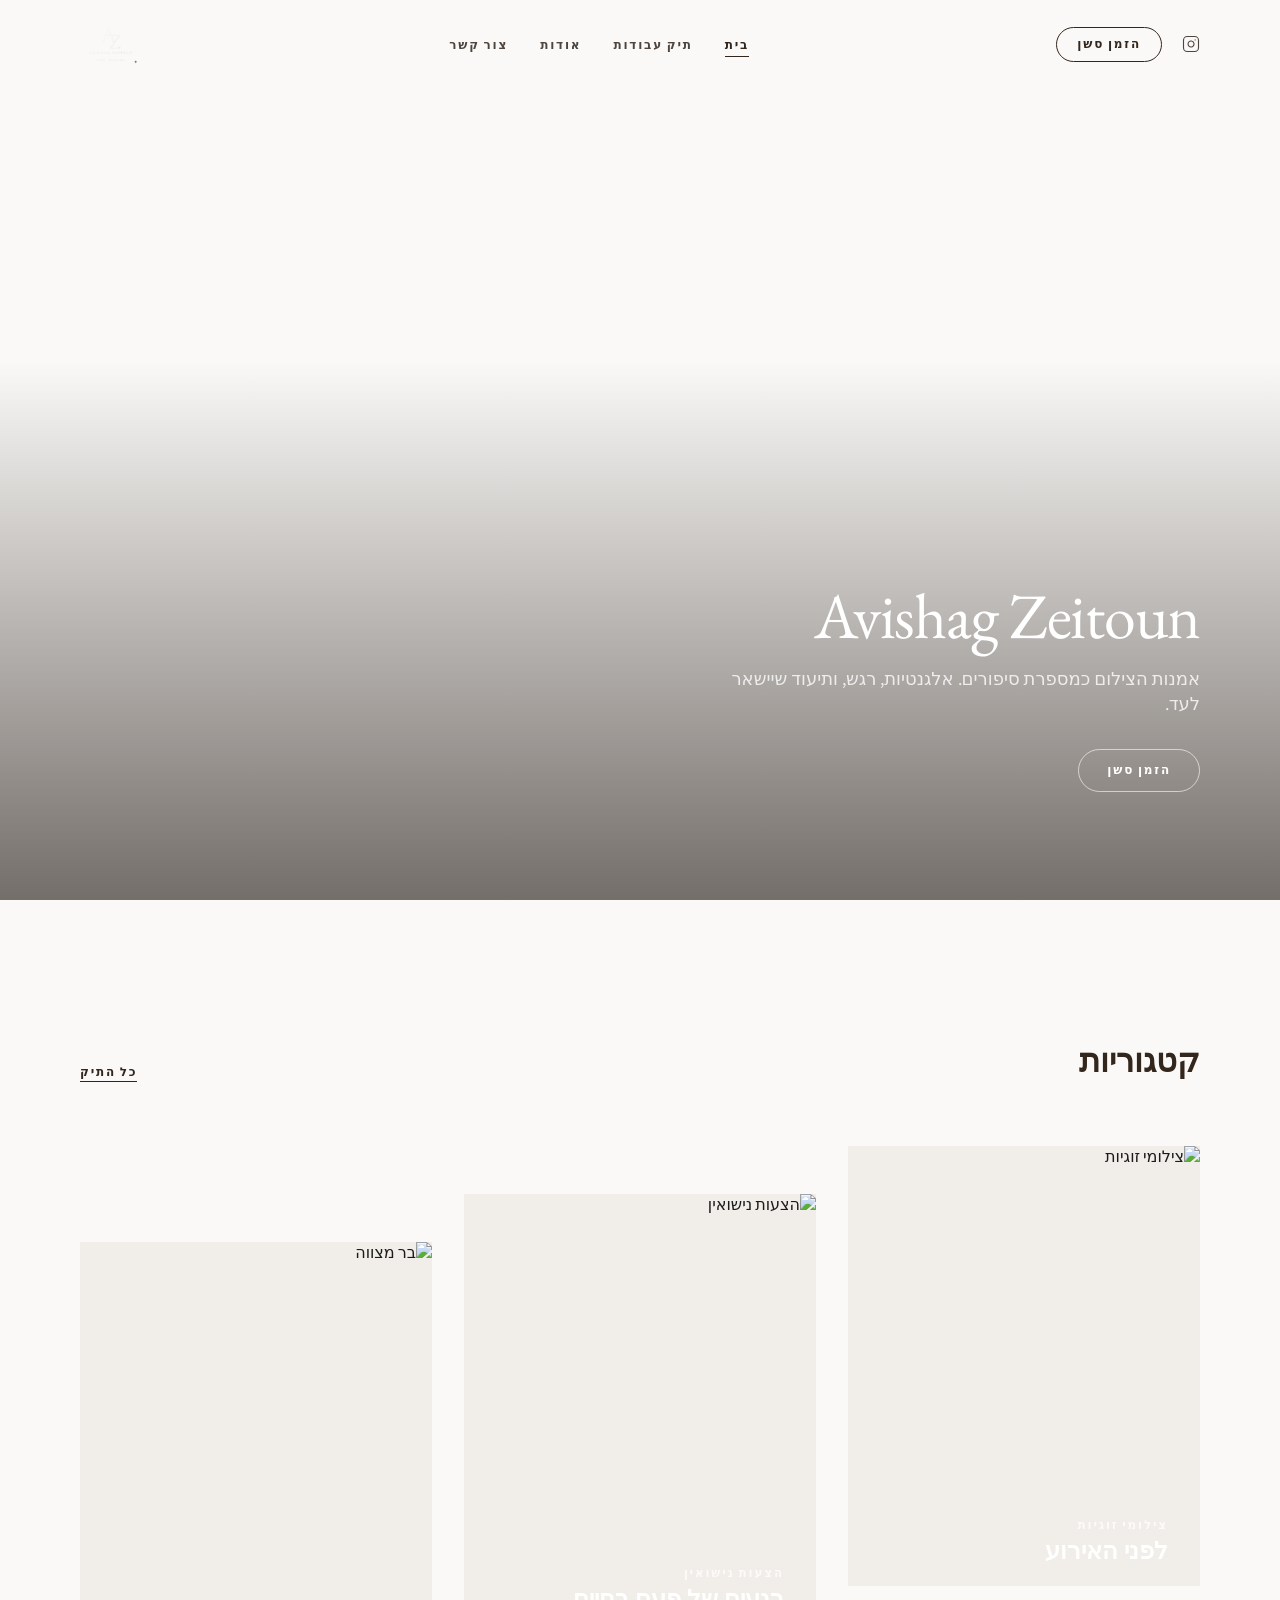
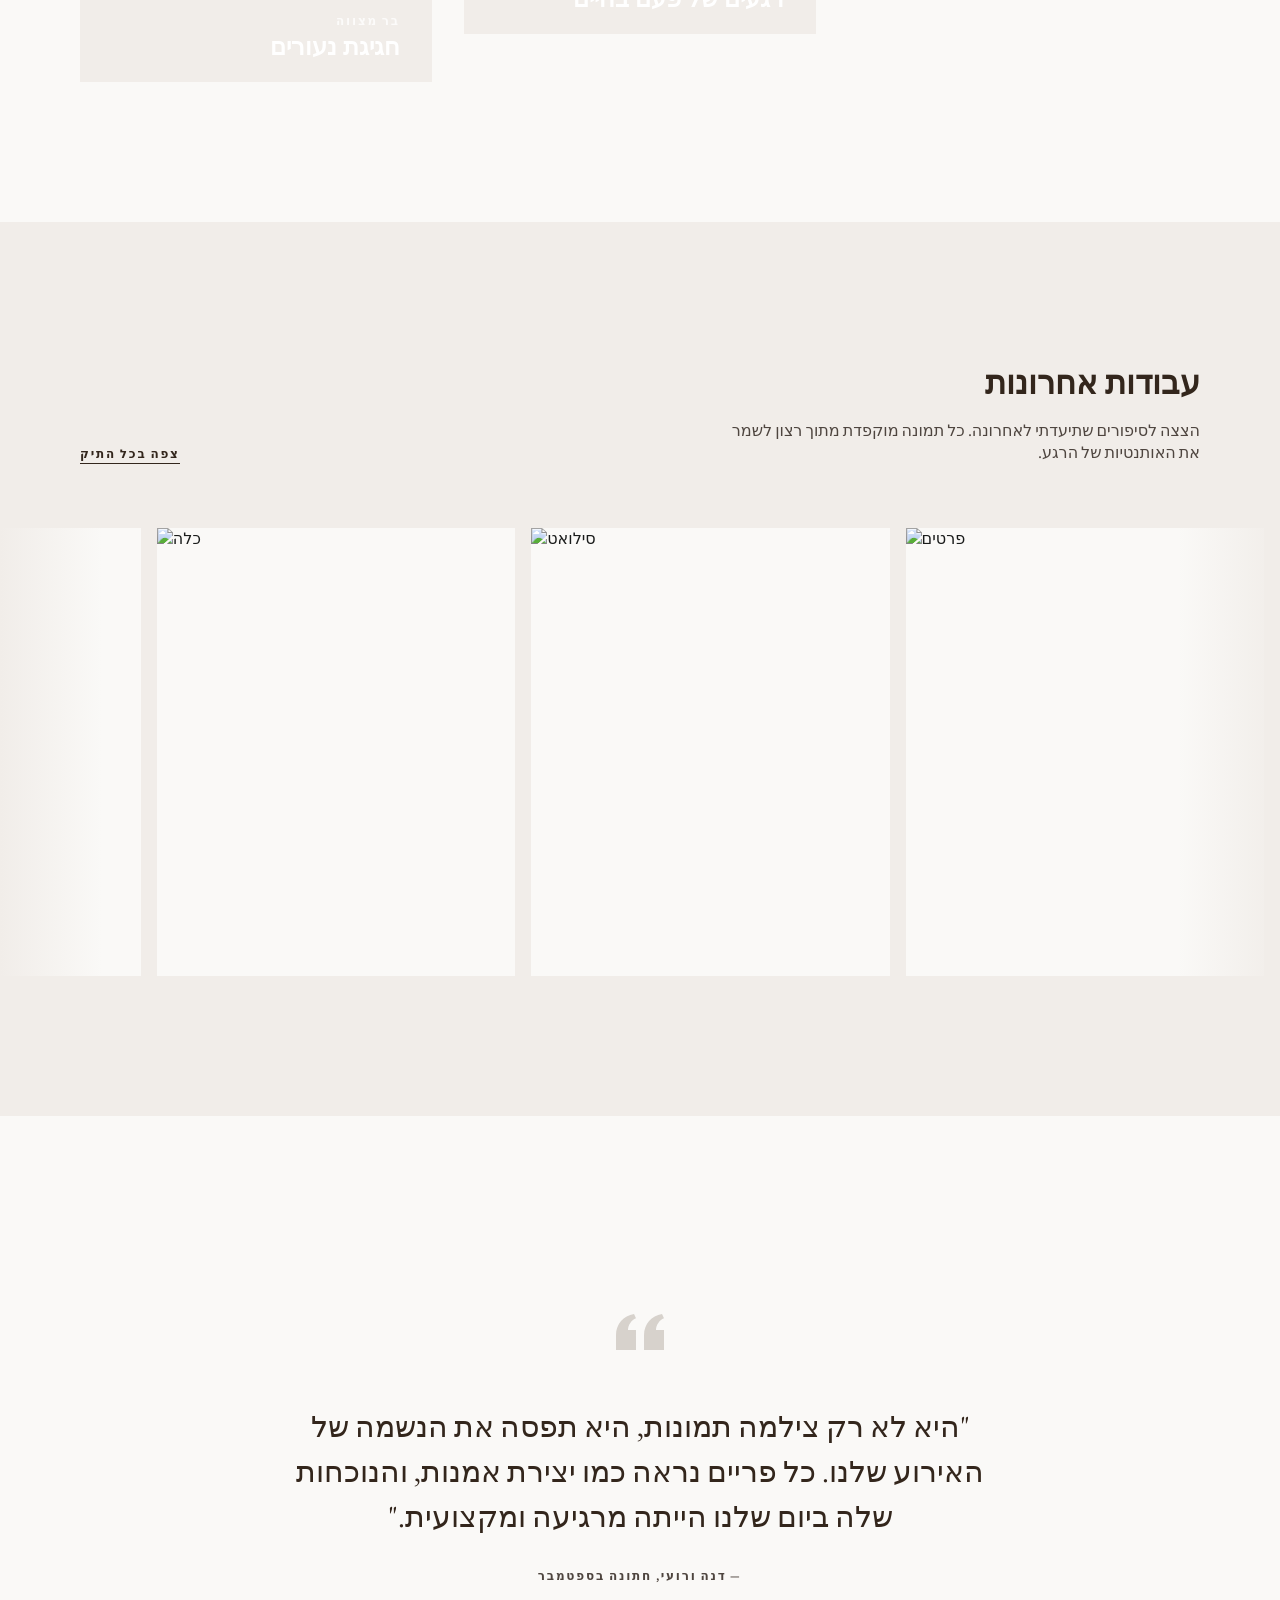
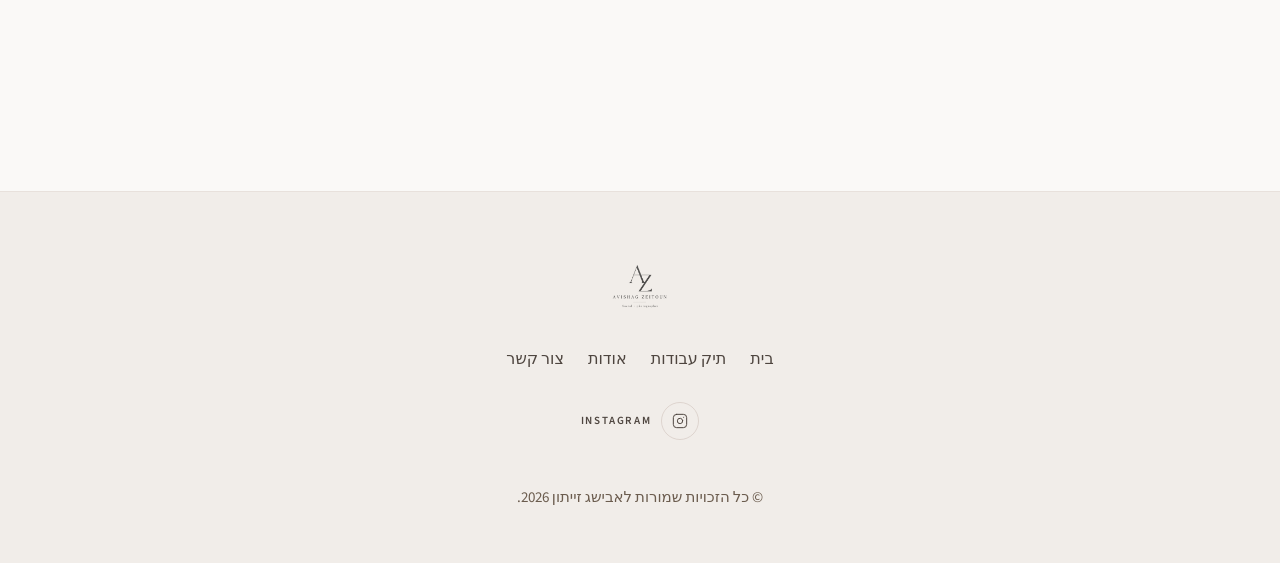
==== index.html @ d9a917dc "FIRST" ====
<!doctype html>
<html lang="he" dir="rtl">
  <head>
    <meta charset="UTF-8" />
    <meta name="viewport" content="width=device-width, initial-scale=1.0" />
    <title>Avishag Zeitoun – לוכדת רגעים נצחיים</title>
    <meta
      name="description"
      content="צילום אירועים, הצעות נישואין ובר מצווה. תיעוד רגשי ואמנותי שישאר לנצח."
    />
    <link rel="preconnect" href="https://fonts.googleapis.com" />
    <link rel="preconnect" href="https://fonts.gstatic.com" crossorigin />
    <link
      href="https://fonts.googleapis.com/css2?family=EB+Garamond:ital,wght@0,400..800;1,400..800&family=Source+Sans+3:ital,wght@0,200..900;1,200..900&display=swap"
      rel="stylesheet"
    />
    <link rel="stylesheet" href="css/style.css" />
    <style>
      /* ── Hero logo animation overlay ───────────────────────────────────────── */
      #logo-anim-wrap {
        position: fixed;
        top: 0;
        left: 0;
        z-index: 60;
        pointer-events: none;
        transform-origin: top left;
        visibility: hidden; /* revealed by GSAP after measurement */
      }
      .logo-anim-img {
        position: absolute;
        top: 0;
        left: 0;
        width: 100%;
        height: auto;
        display: block;
      }
      #hero-logo-light-anim {
        opacity: 0;
        mix-blend-mode: multiply;
      }
      /* Hide real nav logo while the animated overlay is running */
      body.logo-anim-active #nav-logo-img {
        opacity: 0 !important;
        transition: none !important;
      }
    </style>
  </head>
  <body>
    <!-- ── Navigation ─────────────────────────────────────────────────────────── -->
    <nav id="main-nav">
      <div class="nav-inner">
        <a class="nav-logo" href="index.html">
          <img id="nav-logo-img" src="" alt="Avishag Photography" />
        </a>
        <ul class="nav-links">
          <li><a href="index.html" class="active">בית</a></li>
          <li><a href="portfolio.html">תיק עבודות</a></li>
          <li><a href="about.html">אודות</a></li>
          <li><a href="contact.html">צור קשר</a></li>
        </ul>
        <div class="nav-actions">
          <a
            id="nav-ig"
            href="#"
            target="_blank"
            rel="noopener noreferrer"
            aria-label="Instagram"
            class="nav-ig-link"
          >
            <svg
              width="18"
              height="18"
              viewBox="0 0 24 24"
              fill="none"
              stroke="currentColor"
              stroke-width="1.5"
              stroke-linecap="round"
              stroke-linejoin="round"
              aria-hidden="true"
            >
              <rect x="2" y="2" width="20" height="20" rx="5" ry="5" />
              <path d="M16 11.37A4 4 0 1 1 12.63 8 4 4 0 0 1 16 11.37z" />
              <line x1="17.5" y1="6.5" x2="17.51" y2="6.5" />
            </svg>
          </a>
          <button class="btn-book" data-open-modal>הזמן סשן</button>
        </div>
        <button id="hamburger-btn" class="nav-hamburger" aria-label="פתח תפריט">
          <svg
            width="24"
            height="24"
            viewBox="0 0 24 24"
            fill="none"
            stroke="currentColor"
            stroke-width="1.5"
            stroke-linecap="round"
          >
            <line x1="3" y1="6" x2="21" y2="6" />
            <line x1="3" y1="12" x2="21" y2="12" />
            <line x1="3" y1="18" x2="21" y2="18" />
          </svg>
        </button>
      </div>
    </nav>

    <!-- ── Hero Logo Animation Overlay ──────────────────────────────────────────
         Two stacked images; GSAP shrinks + moves them from hero-center to the
         nav-logo slot as the user scrolls through the hero section.          -->
    <div id="logo-anim-wrap" aria-hidden="true">
      <img
        class="logo-anim-img"
        id="hero-logo-dark-anim"
        src="page_pics/logo_for_dark_background.png"
        alt=""
      />
      <img
        class="logo-anim-img"
        id="hero-logo-light-anim"
        src="page_pics/regular_logo.png"
        alt=""
      />
    </div>

    <!-- ── Mobile Drawer ───────────────────────────────────────────────────────── -->
    <div id="mobile-drawer">
      <button
        id="drawer-close"
        class="nav-hamburger"
        style="position: absolute; top: 20px; left: 24px"
        aria-label="סגור"
      >
        <svg
          width="24"
          height="24"
          viewBox="0 0 24 24"
          fill="none"
          stroke="currentColor"
          stroke-width="1.5"
          stroke-linecap="round"
        >
          <line x1="18" y1="6" x2="6" y2="18" />
          <line x1="6" y1="6" x2="18" y2="18" />
        </svg>
      </button>
      <ul class="drawer-links">
        <li><a href="index.html" class="active">בית</a></li>
        <li><a href="portfolio.html">תיק עבודות</a></li>
        <li><a href="about.html">אודות</a></li>
        <li><a href="contact.html">צור קשר</a></li>
      </ul>
      <div class="drawer-bottom">
        <button class="btn-book-full" data-open-modal>הזמן סשן</button>
        <a
          id="drawer-ig"
          href="#"
          target="_blank"
          rel="noopener noreferrer"
          class="drawer-ig"
        >
          <svg
            width="20"
            height="20"
            viewBox="0 0 24 24"
            fill="none"
            stroke="currentColor"
            stroke-width="1.5"
            stroke-linecap="round"
            stroke-linejoin="round"
          >
            <rect x="2" y="2" width="20" height="20" rx="5" ry="5" />
            <path d="M16 11.37A4 4 0 1 1 12.63 8 4 4 0 0 1 16 11.37z" />
            <line x1="17.5" y1="6.5" x2="17.51" y2="6.5" />
          </svg>
          <span style="font-family: var(--font-sans); font-size: 16px"
            >Instagram</span
          >
        </a>
      </div>
    </div>

    <!-- ── Hero ───────────────────────────────────────────────────────────────── -->
    <section class="hero">
      <div
        class="hero-bg"
        style="background-image: url(page_pics/background.png)"
      ></div>
      <div class="hero-overlay"></div>
      <div class="hero-content section-inner">
        <h1 class="hero-title">Avishag Zeitoun</h1>
        <p class="hero-sub">
          אמנות הצילום כמספרת סיפורים. אלגנטיות, רגש, ותיעוד שיישאר לעד.
        </p>
        <div class="hero-cta">
          <button class="btn-ghost" data-open-modal>הזמן סשן</button>
        </div>
      </div>
    </section>

    <!-- ── Category Grid ──────────────────────────────────────────────────────── -->
    <section style="padding-block: clamp(80px, 12vw, 140px)">
      <div class="section-inner">
        <div
          class="reveal"
          style="
            display: flex;
            justify-content: space-between;
            align-items: flex-end;
            margin-bottom: 64px;
          "
        >
          <h2
            style="
              font-family: var(--font-serif);
              font-size: clamp(26px, 3vw, 32px);
              color: var(--clr-primary);
              margin: 0;
            "
          >
            קטגוריות
          </h2>
          <a
            href="portfolio.html"
            class="label-caps"
            style="
              color: var(--clr-primary);
              border-bottom: 1px solid var(--clr-primary);
              padding-bottom: 2px;
              transition: opacity 0.3s;
            "
            onmouseover="this.style.opacity = 0.6"
            onmouseout="this.style.opacity = 1"
            >כל התיק</a
          >
        </div>
        <div class="category-grid">
          <div class="reveal cat-card-1">
            <a class="category-card" href="portfolio.html">
              <img
                loading="lazy"
                src="https://lh3.googleusercontent.com/aida-public/[base64]"
                alt="צילומי זוגיות"
              />
              <div class="category-overlay"></div>
              <div class="category-caption">
                <span class="label label-caps">צילומי זוגיות</span>
                <h3>לפני האירוע</h3>
              </div>
            </a>
          </div>
          <div class="reveal cat-card-2" style="transition-delay: 120ms">
            <a class="category-card" href="portfolio.html">
              <img
                loading="lazy"
                src="https://lh3.googleusercontent.com/aida-public/[base64]"
                alt="הצעות נישואין"
              />
              <div class="category-overlay"></div>
              <div class="category-caption">
                <span class="label label-caps">הצעות נישואין</span>
                <h3>רגעים של פעם בחיים</h3>
              </div>
            </a>
          </div>
          <div class="reveal cat-card-3" style="transition-delay: 240ms">
            <a class="category-card" href="portfolio.html">
              <img
                loading="lazy"
                src="https://lh3.googleusercontent.com/aida-public/[base64]"
                alt="בר מצווה"
              />
              <div class="category-overlay"></div>
              <div class="category-caption">
                <span class="label label-caps">בר מצווה</span>
                <h3>חגיגת נעורים</h3>
              </div>
            </a>
          </div>
        </div>
      </div>
    </section>

    <!-- ── Latest Work Carousel ────────────────────────────────────────────────── -->
    <section
      class="reveal"
      style="
        padding-block: clamp(80px, 12vw, 140px);
        background: var(--clr-surface-alt);
        overflow: hidden;
      "
    >
      <div class="section-inner" style="margin-bottom: 64px">
        <div
          style="
            display: flex;
            flex-wrap: wrap;
            justify-content: space-between;
            align-items: flex-end;
            gap: 24px;
          "
        >
          <div style="max-width: 480px">
            <h2
              style="
                font-family: var(--font-serif);
                font-size: clamp(26px, 3vw, 32px);
                color: var(--clr-primary);
                margin: 0 0 16px;
              "
            >
              עבודות אחרונות
            </h2>
            <p
              style="
                font-family: var(--font-sans);
                font-size: 16px;
                color: var(--clr-on-surface-var);
                margin: 0;
              "
            >
              הצצה לסיפורים שתיעדתי לאחרונה. כל תמונה מוקפדת מתוך רצון לשמר את
              האותנטיות של הרגע.
            </p>
          </div>
          <a
            href="portfolio.html"
            class="label-caps"
            style="
              color: var(--clr-primary);
              border-bottom: 1px solid var(--clr-primary);
              padding-bottom: 2px;
              white-space: nowrap;
              transition: opacity 0.3s;
            "
            onmouseover="this.style.opacity = 0.6"
            onmouseout="this.style.opacity = 1"
            >צפה בכל התיק</a
          >
        </div>
      </div>
      <div class="carousel-wrap">
        <div class="carousel-fade-right"></div>
        <div class="carousel-fade-left"></div>
        <!-- dir=ltr so translateX(50%) scrolls left visually (RTL-safe) -->
        <div class="carousel-track" dir="ltr" id="carousel-track"></div>
      </div>
    </section>

    <!-- ── Testimonial ─────────────────────────────────────────────────────────── -->
    <section
      class="reveal"
      style="padding-block: clamp(100px, 15vw, 200px); text-align: center"
    >
      <div
        class="section-inner"
        style="display: flex; flex-direction: column; align-items: center"
      >
        <svg
          style="
            color: rgba(107, 92, 78, 0.25);
            width: 48px;
            height: 48px;
            margin-bottom: 32px;
            flex-shrink: 0;
          "
          viewBox="0 0 24 24"
          fill="currentColor"
        >
          <path
            d="M14.017 21v-7.391c0-5.704 3.731-9.57 8.983-10.609l.995 2.151c-2.432.917-3.995 3.638-3.995 5.849h4v10h-9.983zm-14.017 0v-7.391c0-5.704 3.748-9.57 9-10.609l.996 2.151c-2.433.917-3.996 3.638-3.996 5.849h3.983v10h-9.983z"
          />
        </svg>
        <blockquote style="max-width: 720px">
          <p
            style="
              font-family: var(--font-serif);
              font-size: clamp(20px, 2.5vw, 30px);
              color: var(--clr-primary);
              line-height: 1.5;
              margin: 0 0 32px;
            "
          >
            "היא לא רק צילמה תמונות, היא תפסה את הנשמה של האירוע שלנו. כל פריים
            נראה כמו יצירת אמנות, והנוכחות שלה ביום שלנו הייתה מרגיעה ומקצועית."
          </p>
          <footer class="label-caps" style="color: var(--clr-on-surface-var)">
            — דנה ורועי, חתונה בספטמבר
          </footer>
        </blockquote>
      </div>
    </section>

    <!-- ── Footer ──────────────────────────────────────────────────────────────── -->
    <footer class="site-footer">
      <a class="footer-logo" href="index.html"
        ><img id="footer-logo-img" src="" alt="Elite Captures"
      /></a>
      <ul class="footer-nav">
        <li><a href="index.html">בית</a></li>
        <li><a href="portfolio.html">תיק עבודות</a></li>
        <li><a href="about.html">אודות</a></li>
        <li><a href="contact.html">צור קשר</a></li>
      </ul>
      <div class="footer-ig-row">
        <a
          id="footer-ig"
          href="#"
          target="_blank"
          rel="noopener noreferrer"
          aria-label="Instagram"
          class="footer-ig-btn"
        >
          <svg
            width="16"
            height="16"
            viewBox="0 0 24 24"
            fill="none"
            stroke="currentColor"
            stroke-width="1.5"
            stroke-linecap="round"
            stroke-linejoin="round"
          >
            <rect x="2" y="2" width="20" height="20" rx="5" ry="5" />
            <path d="M16 11.37A4 4 0 1 1 12.63 8 4 4 0 0 1 16 11.37z" />
            <line x1="17.5" y1="6.5" x2="17.51" y2="6.5" />
          </svg>
        </a>
        <span class="footer-ig-label">Instagram</span>
      </div>

      <p class="footer-copy">
        © כל הזכויות שמורות לאבישג זייתון <span id="year"></span>.
      </p>
    </footer>

    <!-- ── Booking Modal ────────────────────────────────────────────────────────── -->
    <div
      id="booking-modal"
      role="dialog"
      aria-modal="true"
      aria-labelledby="modal-heading"
    >
      <div class="modal-backdrop"></div>
      <div class="modal-panel">
        <button id="modal-close" class="modal-close" aria-label="סגור">
          <svg
            width="20"
            height="20"
            viewBox="0 0 24 24"
            fill="none"
            stroke="currentColor"
            stroke-width="1.5"
            stroke-linecap="round"
          >
            <line x1="18" y1="6" x2="6" y2="18" />
            <line x1="6" y1="6" x2="18" y2="18" />
          </svg>
        </button>
        <h2 id="modal-heading" class="modal-title">הזמן סשן</h2>
        <div id="modal-form">
          <div class="step-dots">
            <div class="step-dot active"></div>
            <div class="step-dot"></div>
          </div>
          <!-- Step 1 -->
          <div id="modal-form-step1" class="form-step">
            <p
              style="
                font-family: var(--font-serif);
                font-size: 22px;
                color: var(--clr-primary);
                margin: 0 0 16px;
              "
            >
              איזה סשן מעניין אותך?
            </p>
            <button class="session-btn" data-session="pre-event">
              <div>
                <div class="session-label">בוק שלפני האירוע</div>
                <div class="session-desc">צילום זוגי לפני החתונה</div>
              </div>
              <span class="session-btn-arrow">←</span>
            </button>
            <button class="session-btn" data-session="proposals">
              <div>
                <div class="session-label">הצעת נישואין</div>
                <div class="session-desc">רגע שלא ישכח לעולם</div>
              </div>
              <span class="session-btn-arrow">←</span>
            </button>
            <button class="session-btn" data-session="bar-mitzvah">
              <div>
                <div class="session-label">בר / בת מצווה</div>
                <div class="session-desc">חגיגת נעורים עם סגנון</div>
              </div>
              <span class="session-btn-arrow">←</span>
            </button>
            <button class="session-btn" data-session="portrait">
              <div>
                <div class="session-label">פורטרט אישי</div>
                <div class="session-desc">לאמנים ואנשי עסקים</div>
              </div>
              <span class="session-btn-arrow">←</span>
            </button>
          </div>
          <!-- Step 2 -->
          <div id="modal-form-step2" class="form-step">
            <p
              style="
                font-family: var(--font-serif);
                font-size: 22px;
                color: var(--clr-primary);
                margin: 0 0 16px;
              "
            >
              השאירו פרטים
            </p>
            <form>
              <div class="form-row" style="margin-bottom: 16px">
                <div>
                  <input
                    class="input-field"
                    type="text"
                    name="name"
                    placeholder="שם מלא *"
                    required
                  />
                </div>
                <div>
                  <input
                    class="input-field"
                    type="tel"
                    name="phone"
                    placeholder="05X-XXXXXXX *"
                    dir="ltr"
                    style="text-align: right"
                    required
                  />
                </div>
              </div>
              <div style="margin-bottom: 16px">
                <input
                  class="input-field"
                  type="date"
                  name="date"
                  style="color-scheme: light"
                />
              </div>
              <div style="margin-bottom: 4px">
                <textarea
                  class="input-field"
                  name="message"
                  rows="3"
                  placeholder="ספרו לנו קצת על החזון שלכם..."
                ></textarea>
              </div>
              <button class="btn-submit" type="submit">שלח לוואצאפ ←</button>
              <button class="btn-back" type="button">→ חזור</button>
            </form>
          </div>
          <!-- Success -->
          <div
            id="modal-form-success"
            class="form-success"
            style="display: none"
          >
            <svg
              width="56"
              height="56"
              viewBox="0 0 24 24"
              fill="none"
              stroke="currentColor"
              stroke-width="1"
              stroke-linecap="round"
              stroke-linejoin="round"
            >
              <path d="M22 11.08V12a10 10 0 1 1-5.93-9.14" />
              <polyline points="22 4 12 14.01 9 11.01" />
            </svg>
            <h3>הפניה נשלחה לוואצאפ!</h3>
            <p>אם החלון לא נפתח, בדקו שחסימת פופ-אפ כבויה.</p>
            <button class="btn-reset">שליחה נוספת</button>
          </div>
        </div>
      </div>
    </div>

    <!-- GSAP core + ScrollTrigger (loaded before gallery-data so SITE_CONFIG is
         available when the inline animation script runs below) -->
    <script
      src="https://cdn.jsdelivr.net/npm/gsap@3.12.5/dist/gsap.min.js"
      integrity="sha384-g4NTh/Iv5PPU4xPyhEWqPcwtNXOvdaDI8LLnyYfyNZOjKJeYQyjzQ9X5275eBjpt"
      crossorigin="anonymous"
    ></script>
    <script
      src="https://cdn.jsdelivr.net/npm/gsap@3.12.5/dist/ScrollTrigger.min.js"
      integrity="sha384-Z3REaz79l2IaAZqJsSABtTbhjgOUYyV3p90XNnAPCSHg3EMTz1fouunq9WZRtj3d"
      crossorigin="anonymous"
    ></script>
    <script src="js/gallery-data.js"></script>
    <script>
      // ── Set dynamic config values ────────────────────────────────────────────
      document
        .querySelectorAll('[id$="-ig"]')
        .forEach((el) => (el.href = SITE_CONFIG.instagramUrl));
      document.getElementById("year").textContent = new Date().getFullYear();

      // ── Carousel ─────────────────────────────────────────────────────────────
      const CAROUSEL_IMAGES = [
        {
          src: "https://lh3.googleusercontent.com/aida-public/[base64]",
          alt: "טבעות",
        },
        {
          src: "https://lh3.googleusercontent.com/aida-public/[base64]",
          alt: "אולם",
        },
        {
          src: "https://lh3.googleusercontent.com/aida-public/[base64]",
          alt: "כלה",
        },
        {
          src: "https://lh3.googleusercontent.com/aida-public/[base64]",
          alt: "סילואט",
        },
        {
          src: "https://lh3.googleusercontent.com/aida-public/[base64]",
          alt: "פרטים",
        },
      ];
      // Duplicate for seamless loop
      const allItems = [...CAROUSEL_IMAGES, ...CAROUSEL_IMAGES];
      const track = document.getElementById("carousel-track");
      allItems.forEach(({ src, alt }) => {
        track.innerHTML += `<div class="carousel-item"><img loading="lazy" src="${src}" alt="${alt}" /></div>`;
      });
    </script>
    <script src="js/main.js"></script>

    <!-- ── Hero logo scroll animation ────────────────────────────────────────── -->
    <script>
      (function () {
        var heroSection = document.querySelector(".hero");
        if (!heroSection || typeof gsap === "undefined") return;

        gsap.registerPlugin(ScrollTrigger);

        var wrap = document.getElementById("logo-anim-wrap");
        var darkImg = document.getElementById("hero-logo-dark-anim");
        var lightImg = document.getElementById("hero-logo-light-anim");
        var navEl = document.getElementById("main-nav");
        var navLogoEl = document.querySelector(".nav-logo");
        var navLogoImg = document.getElementById("nav-logo-img");

        if (!wrap || !darkImg || !lightImg || !navEl || !navLogoEl) return;

        var stInstance = null;

        /* Measure the nav logo's bounding rect while nav is in its scrolled
         (compact) state — that is the animation's final target. */
        function measureNavLogoRect() {
          var wasScrolled = navEl.classList.contains("scrolled");
          navEl.classList.add("scrolled");
          var rect = navLogoEl.getBoundingClientRect();
          if (!wasScrolled) navEl.classList.remove("scrolled");
          return rect;
        }

        function getInitWidth() {
          /* Large on desktop, still prominent on mobile */
          return window.innerWidth >= 768
            ? Math.min(340, window.innerWidth * 0.28)
            : Math.min(220, window.innerWidth * 0.55);
        }

        function setupAnimation() {
          if (stInstance) {
            stInstance.kill();
            stInstance = null;
          }

          var INIT_WIDTH = getInitWidth();
          wrap.style.width = INIT_WIDTH + "px";

          var navRect = measureNavLogoRect();
          var heroH = heroSection.offsetHeight;
          var wrapH = wrap.offsetHeight || INIT_WIDTH * 0.38;

          /* Initial: horizontally anchored to the nav logo's left edge so the
           large logo sits flush-left in the hero; placed in the upper third
           of the hero, well above the bottom-anchored Hebrew text. */
          var initX = navRect.left;
          var initY = heroH * 0.3 - wrapH / 2;

          /* Final: same horizontal position — animation is purely vertical + scale */
          var finalScale = navRect.width / INIT_WIDTH;
          var finalX = navRect.left;
          var finalY = navRect.top;

          /* Place wrap and make it visible */
          gsap.set(wrap, {
            x: initX,
            y: initY,
            scale: 1,
            transformOrigin: "top left",
            autoAlpha: 1,
          });

          /* Build the scroll-driven timeline:
           0 → 1.0  move + shrink to nav logo slot
           0.65 → ~1.0  crossfade dark→light logo */
          var tl = gsap.timeline({ paused: true });
          tl.to(wrap, {
            x: finalX,
            y: finalY,
            scale: finalScale,
            ease: "none",
            duration: 1,
          })
            .to(
              darkImg,
              { opacity: 0, ease: "power2.in", duration: 0.38 },
              0.62,
            )
            .to(
              lightImg,
              { opacity: 1, ease: "power2.out", duration: 0.38 },
              0.62,
            );

          stInstance = ScrollTrigger.create({
            trigger: ".hero",
            start: "top top",
            end: "bottom top",
            scrub: 1.4,
            animation: tl,
            onLeave: function () {
              /* Hero fully scrolled past — hand off to the real nav logo */
              gsap.set(wrap, { autoAlpha: 0 });
              document.body.classList.remove("logo-anim-active");
              /* Ensure nav shows the correct light logo */
              if (navLogoImg) {
                navLogoImg.src = SITE_CONFIG.logoUrl;
                navLogoImg.style.opacity = "";
              }
            },
            onEnterBack: function () {
              /* User scrolled back into the hero */
              gsap.set(wrap, { autoAlpha: 1 });
              document.body.classList.add("logo-anim-active");
            },
          });
        }

        /* Activate the "hide real nav logo" state immediately */
        document.body.classList.add("logo-anim-active");

        /* If the page is restored with scroll already past the hero, skip anim */
        if (window.scrollY >= heroSection.offsetHeight) {
          document.body.classList.remove("logo-anim-active");
          gsap.set(wrap, { autoAlpha: 0 });
        }

        /* Run after the dark logo image has loaded so we have real dimensions */
        function init() {
          setupAnimation();
          /* If scrolled past hero (e.g. page refresh mid-scroll), hide overlay */
          if (window.scrollY >= heroSection.offsetHeight) {
            gsap.set(wrap, { autoAlpha: 0 });
            document.body.classList.remove("logo-anim-active");
          }
        }

        if (darkImg.complete && darkImg.naturalHeight > 0) {
          init();
        } else {
          darkImg.addEventListener("load", init, { once: true });
          darkImg.addEventListener("error", init, { once: true });
        }

        /* Recalculate on viewport resize (debounced) */
        var resizeTimer;
        window.addEventListener(
          "resize",
          function () {
            clearTimeout(resizeTimer);
            resizeTimer = setTimeout(function () {
              ScrollTrigger.refresh();
              if (window.scrollY < heroSection.offsetHeight) {
                setupAnimation();
              }
            }, 250);
          },
          { passive: true },
        );
      })();
    </script>
  </body>
</html>
---- css/style.css ----
/* ── Custom properties ─────────────────────────────────────────────────── */
:root {
  --clr-primary:         #33261c;
  --clr-secondary:       #6b5c4e;
  --clr-surface:         #faf9f7;
  --clr-surface-alt:     #F1EDE9;
  --clr-on-surface:      #1a1c1b;
  --clr-on-surface-var:  #4e453f;
  --clr-outline:         #7f756e;
  --clr-outline-var:     #d1c4bc;
  --clr-ink-deep:        #2D241E;
  --clr-on-primary:      #ffffff;
  --clr-sec-container:   #f4dfcd;

  --font-serif: 'EB Garamond', Georgia, serif;
  --font-sans:  'Source Sans 3', system-ui, sans-serif;

  --px-mobile:  24px;
  --px-desktop: 80px;
  --max-w:      1440px;
}

/* ── Base ──────────────────────────────────────────────────────────────── */
html  { scroll-behavior: smooth; box-sizing: border-box; }
*, *::before, *::after { box-sizing: inherit; }

body {
  font-family: var(--font-sans);
  background-color: var(--clr-surface);
  color: var(--clr-on-surface);
  margin: 0;
  -webkit-font-smoothing: antialiased;
}

h1, h2, h3, h4, h5, h6 { font-family: var(--font-serif); }
img { display: block; max-width: 100%; }
a { color: inherit; text-decoration: none; }

::selection {
  background: var(--clr-sec-container);
  color: var(--clr-primary);
}

/* ── Typography helpers ────────────────────────────────────────────────── */
.label-caps {
  font-family: var(--font-sans);
  font-size: 12px;
  font-weight: 600;
  letter-spacing: 0.15em;
  text-transform: uppercase;
  line-height: 1;
}

/* ── Navbar ────────────────────────────────────────────────────────────── */
#main-nav {
  position: fixed;
  top: 0; inset-inline: 0;
  z-index: 50;
  transition: background 0.4s ease, padding 0.4s ease, border-color 0.4s ease,
              backdrop-filter 0.4s ease, box-shadow 0.4s ease;
  padding-block: 20px;
  background: transparent;
  border-bottom: 1px solid transparent;
}

#main-nav.scrolled {
  background: rgba(250,249,247,0.95);
  backdrop-filter: blur(10px);
  -webkit-backdrop-filter: blur(10px);
  border-color: rgba(209,196,188,0.4);
  box-shadow: 0 1px 8px rgba(0,0,0,0.06);
  padding-block: 12px;
}

.nav-inner {
  display: flex;
  flex-direction: row-reverse;  /* RTL: logo right, CTA left */
  justify-content: space-between;
  align-items: center;
  padding-inline: var(--px-mobile);
  max-width: var(--max-w);
  margin-inline: auto;
}

.nav-logo img {
  height: 48px;
  width: auto;
  object-fit: contain;
  mix-blend-mode: multiply;
  transition: height 0.4s;
}

#main-nav.scrolled .nav-logo img { height: 38px; }

.nav-links {
  display: none;
  list-style: none;
  margin: 0; padding: 0;
  gap: 32px;
  align-items: center;
}

.nav-links a {
  font-family: var(--font-sans);
  font-size: 12px;
  font-weight: 600;
  letter-spacing: 0.15em;
  text-transform: uppercase;
  color: var(--clr-on-surface-var);
  transition: color 0.25s, opacity 0.25s;
}

.nav-links a:hover { color: var(--clr-primary); opacity: 0.8; }
.nav-links a.active {
  color: var(--clr-primary);
  border-bottom: 1px solid var(--clr-primary);
  padding-bottom: 2px;
}

.nav-actions {
  display: none;
  align-items: center;
  gap: 20px;
}

.nav-ig-link {
  color: var(--clr-on-surface-var);
  transition: color 0.25s, transform 0.25s;
  display: flex;
  align-items: center;
}
.nav-ig-link:hover { color: var(--clr-primary); }
.nav-ig-link:hover svg { transform: scale(1.1) rotate(6deg); }
.nav-ig-link svg { transition: transform 0.3s; }

.btn-book {
  font-family: var(--font-sans);
  font-size: 12px;
  font-weight: 600;
  letter-spacing: 0.15em;
  text-transform: uppercase;
  color: var(--clr-primary);
  border: 1px solid var(--clr-primary);
  padding: 8px 20px;
  border-radius: 9999px;
  background: transparent;
  cursor: pointer;
  transition: background 0.3s, color 0.3s;
}
.btn-book:hover { background: var(--clr-primary); color: var(--clr-on-primary); }

.nav-hamburger {
  background: none;
  border: none;
  cursor: pointer;
  padding: 4px;
  color: var(--clr-primary);
  line-height: 0;
}

/* ── Mobile drawer ──────────────────────────────────────────────────────── */
#mobile-drawer {
  position: fixed;
  inset: 0;
  z-index: 40;
  background: var(--clr-surface);
  display: flex;
  flex-direction: column;
  padding: 100px 32px 48px;
  opacity: 0;
  pointer-events: none;
  transition: opacity 0.4s ease;
}

#mobile-drawer.open { opacity: 1; pointer-events: all; }

.drawer-links {
  list-style: none;
  margin: 0; padding: 0;
  display: flex;
  flex-direction: column;
  gap: 32px;
}

.drawer-links a {
  font-family: var(--font-serif);
  font-size: clamp(32px, 8vw, 48px);
  color: var(--clr-on-surface-var);
  transition: color 0.25s;
}
.drawer-links a.active, .drawer-links a:hover { color: var(--clr-primary); }

.drawer-bottom {
  margin-top: auto;
  display: flex;
  flex-direction: column;
  gap: 16px;
}

.btn-book-full {
  font-family: var(--font-sans);
  font-size: 12px;
  font-weight: 600;
  letter-spacing: 0.15em;
  text-transform: uppercase;
  color: var(--clr-on-primary);
  background: var(--clr-primary);
  border: none;
  padding: 16px;
  cursor: pointer;
  transition: background 0.3s;
  text-align: center;
}
.btn-book-full:hover { background: var(--clr-ink-deep); }

.drawer-ig {
  display: flex;
  align-items: center;
  gap: 10px;
  color: var(--clr-on-surface-var);
  transition: color 0.25s;
}
.drawer-ig:hover { color: var(--clr-primary); }

/* ── Hero ──────────────────────────────────────────────────────────────── */
.hero {
  position: relative;
  height: 100vh;
  overflow: hidden;
}

.hero-bg {
  position: absolute;
  inset: 0;
  background-size: cover;
  background-position: center;
  transition: transform 12s ease-in-out;
}
.hero:hover .hero-bg { transform: scale(1.04); }

.hero-overlay {
  position: absolute;
  inset: 0;
  background: linear-gradient(to top, rgba(45,36,30,0.65) 0%, transparent 60%);
}

.hero-content {
  position: relative;
  z-index: 10;
  height: 100%;
  display: flex;
  flex-direction: column;
  justify-content: flex-end;
  padding-bottom: clamp(80px, 12vh, 160px);
  padding-inline: var(--px-mobile);
  max-width: var(--max-w);
  margin-inline: auto;
}

.hero-title {
  font-family: var(--font-serif);
  font-size: clamp(36px, 6vw, 64px);
  font-weight: 400;
  letter-spacing: -0.02em;
  line-height: 1.1;
  color: var(--clr-on-primary);
  margin: 0 0 16px;
  animation: fadeInUp 1s ease-out forwards;
}

.hero-sub {
  font-family: var(--font-sans);
  font-size: clamp(16px, 2vw, 18px);
  color: rgba(255,255,255,0.8);
  max-width: 500px;
  margin: 0 0 32px;
  opacity: 0;
  animation: fadeInUp 1s ease-out 0.25s forwards;
}

.hero-cta {
  opacity: 0;
  animation: fadeInUp 1s ease-out 0.45s forwards;
}

.btn-ghost {
  display: inline-block;
  font-family: var(--font-sans);
  font-size: 12px;
  font-weight: 600;
  letter-spacing: 0.15em;
  text-transform: uppercase;
  color: var(--clr-on-primary);
  border: 1px solid rgba(255,255,255,0.6);
  padding: 12px 28px;
  border-radius: 9999px;
  background: none;
  cursor: pointer;
  transition: background 0.3s, color 0.3s;
}
.btn-ghost:hover { background: var(--clr-on-primary); color: var(--clr-primary); }

/* ── Section helpers ───────────────────────────────────────────────────── */
.section-inner {
  max-width: var(--max-w);
  margin-inline: auto;
  padding-inline: var(--px-mobile);
}

.section-label {
  display: block;
  font-family: var(--font-sans);
  font-size: 12px;
  font-weight: 600;
  letter-spacing: 0.15em;
  text-transform: uppercase;
  color: var(--clr-secondary);
  margin-bottom: 24px;
}

/* ── Category grid (home) ──────────────────────────────────────────────── */
.category-grid {
  display: grid;
  grid-template-columns: 1fr;
  gap: 32px;
}

.category-card {
  display: block;
  position: relative;
  aspect-ratio: 4/5;
  overflow: hidden;
  background: var(--clr-surface-alt);
}

.category-card img {
  width: 100%; height: 100%;
  object-fit: cover;
  transition: transform 1.5s ease;
}
.category-card:hover img { transform: scale(1.05); }

.category-overlay {
  position: absolute;
  inset: 0;
  background: linear-gradient(to top, rgba(45,36,30,0.65), transparent);
  opacity: 0;
  transition: opacity 0.5s;
}
.category-card:hover .category-overlay { opacity: 1; }

.category-caption {
  position: absolute;
  bottom: 0; right: 0;
  padding: 32px;
  transform: translateY(12px);
  transition: transform 0.5s ease;
}
.category-card:hover .category-caption { transform: translateY(0); }

.category-caption .label { color: rgba(255,255,255,0.75); margin-bottom: 8px; }
.category-caption h3 {
  font-family: var(--font-serif);
  font-size: 24px;
  color: var(--clr-on-primary);
  margin: 0;
}

/* ── Infinite Carousel ─────────────────────────────────────────────────── */
.carousel-wrap {
  position: relative;
  overflow: hidden;
}

.carousel-fade-right {
  position: absolute; top: 0; bottom: 0; right: 0;
  width: clamp(60px, 8vw, 160px);
  background: linear-gradient(to left, var(--clr-surface-alt), transparent);
  z-index: 10; pointer-events: none;
}
.carousel-fade-left {
  position: absolute; top: 0; bottom: 0; left: 0;
  width: clamp(60px, 8vw, 160px);
  background: linear-gradient(to right, var(--clr-surface-alt), transparent);
  z-index: 10; pointer-events: none;
}

.carousel-track {
  display: flex;
  width: max-content;
  gap: 16px;
  padding-inline: 16px;
  animation: carouselScroll 40s linear infinite;
}
.carousel-track:hover { animation-play-state: paused; }

.carousel-item {
  width: clamp(220px, 28vw, 380px);
  flex-shrink: 0;
  aspect-ratio: 4/5;
  overflow: hidden;
  background: var(--clr-surface);
  position: relative;
}
.carousel-item img {
  width: 100%; height: 100%;
  object-fit: cover;
  transition: transform 0.7s ease;
}
.carousel-item:hover img { transform: scale(1.05); }

/* ── Masonry gallery ───────────────────────────────────────────────────── */
.masonry-grid {
  column-count: 1;
  column-gap: 24px;
  transition: opacity 0.2s ease;
}

.masonry-item {
  break-inside: avoid;
  margin-bottom: 24px;
  position: relative;
  overflow: hidden;
  background: var(--clr-surface-alt);
  cursor: zoom-in;
}

.masonry-item img {
  width: 100%;
  height: auto;
  object-fit: cover;
  transition: transform 0.7s ease;
  display: block;
}
.masonry-item:hover img { transform: scale(1.05); }

.masonry-item-overlay {
  position: absolute;
  inset: 0;
  background: linear-gradient(to top, rgba(45,36,30,0.7) 0%, rgba(45,36,30,0.1) 40%, transparent 70%);
  opacity: 0;
  transition: opacity 0.5s ease;
  display: flex;
  align-items: flex-end;
  padding: 24px;
}
.masonry-item:hover .masonry-item-overlay { opacity: 1; }

.masonry-item-caption {
  font-family: var(--font-serif);
  font-size: 22px;
  color: var(--clr-on-primary);
  transform: translateY(12px);
  transition: transform 0.5s ease;
  line-height: 1.3;
}
.masonry-item:hover .masonry-item-caption { transform: translateY(0); }

/* ── Filter tabs ────────────────────────────────────────────────────────── */
.filter-tabs {
  display: flex;
  flex-wrap: wrap;
  gap: 24px;
  border-bottom: 1px solid rgba(209,196,188,0.4);
  padding-bottom: 16px;
  margin-bottom: 40px;
  justify-content: center;
}

.filter-tab {
  font-family: var(--font-sans);
  font-size: 12px;
  font-weight: 600;
  letter-spacing: 0.15em;
  text-transform: uppercase;
  color: var(--clr-on-surface-var);
  background: none;
  border: none;
  border-bottom: 2px solid transparent;
  padding: 4px 4px 8px;
  cursor: pointer;
  transition: color 0.25s, border-color 0.25s;
}
.filter-tab:hover { color: var(--clr-primary); }
.filter-tab.active { color: var(--clr-primary); border-bottom-color: var(--clr-primary); }

/* ── Multi-step WhatsApp form ───────────────────────────────────────────── */
.step-dots {
  display: flex;
  justify-content: center;
  gap: 8px;
  margin-bottom: 32px;
}

.step-dot {
  height: 6px;
  border-radius: 9999px;
  background: var(--clr-outline-var);
  transition: width 0.3s, background 0.3s;
  width: 16px;
}
.step-dot.active { width: 32px; background: var(--clr-primary); }

.form-step { display: none; }
.form-step.active { display: flex; flex-direction: column; gap: 20px; }

.session-btn {
  display: flex;
  justify-content: space-between;
  align-items: center;
  width: 100%;
  padding: 16px 20px;
  border: 1px solid var(--clr-outline-var);
  background: transparent;
  cursor: pointer;
  text-align: right;
  transition: border-color 0.3s, background 0.3s;
}
.session-btn:hover { border-color: var(--clr-primary); background: var(--clr-surface-alt); }
.session-btn .session-label {
  font-family: var(--font-sans);
  font-size: 16px;
  color: var(--clr-on-surface);
  transition: color 0.25s;
}
.session-btn:hover .session-label { color: var(--clr-primary); }
.session-btn .session-desc {
  font-size: 11px;
  font-weight: 600;
  letter-spacing: 0.12em;
  text-transform: uppercase;
  color: var(--clr-on-surface-var);
  margin-top: 2px;
}
.session-btn-arrow { flex-shrink: 0; margin-inline-start: 12px; color: var(--clr-outline); transition: color 0.25s, transform 0.25s; }
.session-btn:hover .session-btn-arrow { color: var(--clr-primary); transform: translateX(-4px); }

.input-field {
  width: 100%;
  background: transparent;
  border: none;
  border-bottom: 1px solid rgba(127,117,110,0.4);
  padding: 12px 0;
  font-family: var(--font-sans);
  font-size: 16px;
  color: var(--clr-on-surface);
  outline: none;
  transition: border-color 0.3s, padding 0.3s, background 0.3s;
}
.input-field::placeholder { color: rgba(78,69,63,0.45); }
.input-field:focus {
  border-color: var(--clr-primary);
  padding-inline: 8px;
  background: rgba(255,255,255,0.5);
}
textarea.input-field { resize: none; }

.form-row { display: grid; grid-template-columns: 1fr; gap: 16px; }

.btn-submit {
  width: 100%;
  background: var(--clr-primary);
  color: var(--clr-on-primary);
  border: none;
  padding: 16px;
  font-family: var(--font-sans);
  font-size: 12px;
  font-weight: 600;
  letter-spacing: 0.15em;
  text-transform: uppercase;
  cursor: pointer;
  transition: background 0.3s;
  margin-top: 8px;
}
.btn-submit:hover { background: var(--clr-ink-deep); }

.btn-back {
  display: flex;
  align-items: center;
  gap: 8px;
  justify-content: center;
  background: none;
  border: none;
  font-family: var(--font-sans);
  font-size: 12px;
  font-weight: 600;
  letter-spacing: 0.15em;
  text-transform: uppercase;
  color: var(--clr-on-surface-var);
  cursor: pointer;
  transition: color 0.25s;
  padding: 8px;
}
.btn-back:hover { color: var(--clr-primary); }

.form-success {
  text-align: center;
  display: flex;
  flex-direction: column;
  align-items: center;
  gap: 20px;
  padding: 24px 0;
}
.form-success svg { color: var(--clr-primary); }
.form-success h3 { font-family: var(--font-serif); font-size: 28px; color: var(--clr-primary); margin: 0; }
.form-success p { font-family: var(--font-sans); font-size: 16px; color: var(--clr-on-surface-var); max-width: 280px; margin: 0; }
.btn-reset {
  background: none; border: none;
  font-family: var(--font-sans);
  font-size: 12px; font-weight: 600;
  letter-spacing: 0.15em; text-transform: uppercase;
  color: var(--clr-primary);
  border-bottom: 1px solid var(--clr-primary);
  padding-bottom: 2px;
  cursor: pointer;
  transition: opacity 0.25s;
}
.btn-reset:hover { opacity: 0.6; }

/* ── Booking Modal ──────────────────────────────────────────────────────── */
#booking-modal {
  position: fixed;
  inset: 0;
  z-index: 100;
  display: flex;
  align-items: center;
  justify-content: center;
  padding: 16px;
  opacity: 0;
  pointer-events: none;
  transition: opacity 0.3s ease;
}
#booking-modal.open { opacity: 1; pointer-events: all; }

.modal-backdrop {
  position: absolute;
  inset: 0;
  background: rgba(45,36,30,0.5);
  backdrop-filter: blur(4px);
  -webkit-backdrop-filter: blur(4px);
}

.modal-panel {
  position: relative;
  background: #fff;
  width: 100%;
  max-width: 440px;
  padding: 40px 32px;
  border: 1px solid rgba(209,196,188,0.25);
  box-shadow: 0 24px 48px rgba(0,0,0,0.18);
  transform: scale(0.95) translateY(16px);
  transition: transform 0.3s ease;
}
#booking-modal.open .modal-panel { transform: scale(1) translateY(0); }

.modal-close {
  position: absolute;
  top: 16px; left: 16px;
  background: none; border: none;
  cursor: pointer;
  color: var(--clr-on-surface-var);
  line-height: 0;
  transition: color 0.25s;
  padding: 4px;
}
.modal-close:hover { color: var(--clr-primary); }

.modal-title {
  font-family: var(--font-serif);
  font-size: 26px;
  color: var(--clr-primary);
  text-align: center;
  margin: 0 0 28px;
}

/* ── Instagram link in contact ──────────────────────────────────────────── */
.ig-contact-link {
  display: inline-flex;
  align-items: center;
  gap: 12px;
  padding: 16px 20px;
  border: 1px solid rgba(209,196,188,0.5);
  color: var(--clr-on-surface-var);
  transition: color 0.3s, border-color 0.3s, background 0.3s;
}
.ig-contact-link:hover {
  color: var(--clr-primary);
  border-color: rgba(51,38,28,0.4);
  background: rgba(241,237,233,0.5);
}
.ig-contact-link .ig-icon {
  width: 36px; height: 36px;
  display: flex; align-items: center; justify-content: center;
  border-radius: 50%;
  background: rgba(78,69,63,0.06);
  transition: background 0.3s;
}
.ig-contact-link:hover .ig-icon { background: rgba(51,38,28,0.08); }
.ig-contact-link svg { transition: transform 0.3s; }
.ig-contact-link:hover svg { transform: scale(1.1) rotate(6deg); }

/* ── Footer ────────────────────────────────────────────────────────────── */
.site-footer {
  background: var(--clr-surface-alt);
  border-top: 1px solid rgba(209,196,188,0.3);
  padding: 64px var(--px-mobile) 40px;
  display: flex;
  flex-direction: column;
  align-items: center;
  gap: 32px;
  text-align: center;
}

.footer-logo img {
  height: 60px; width: auto;
  object-fit: contain;
  mix-blend-mode: multiply;
  opacity: 0.75;
  transition: opacity 0.3s;
}
.footer-logo:hover img { opacity: 1; }

.footer-nav {
  display: flex;
  flex-wrap: wrap;
  justify-content: center;
  gap: 24px;
  list-style: none;
  margin: 0; padding: 0;
}
.footer-nav a {
  font-family: var(--font-sans);
  font-size: 16px;
  color: var(--clr-on-surface-var);
  transition: color 0.25s;
}
.footer-nav a:hover { color: var(--clr-primary); }

.footer-ig-row {
  display: flex;
  align-items: center;
  gap: 10px;
}

.footer-ig-btn {
  display: flex;
  align-items: center;
  justify-content: center;
  width: 38px; height: 38px;
  border-radius: 50%;
  border: 1px solid rgba(209,196,188,0.6);
  color: var(--clr-on-surface-var);
  transition: border-color 0.3s, color 0.3s, background 0.3s;
}
.footer-ig-btn:hover {
  border-color: rgba(51,38,28,0.5);
  color: var(--clr-primary);
  background: rgba(51,38,28,0.04);
}
.footer-ig-btn svg { transition: transform 0.3s; }
.footer-ig-btn:hover svg { transform: scale(1.12) rotate(6deg); }

.footer-ig-label {
  font-family: var(--font-sans);
  font-size: 11px;
  font-weight: 600;
  letter-spacing: 0.15em;
  text-transform: uppercase;
  color: var(--clr-on-surface-var);
}

.footer-legal {
  display: flex;
  flex-wrap: wrap;
  justify-content: center;
  gap: 12px;
}
.footer-legal a {
  font-family: var(--font-sans);
  font-size: 11px;
  font-weight: 600;
  letter-spacing: 0.12em;
  text-transform: uppercase;
  color: rgba(78,69,63,0.6);
  transition: color 0.25s;
}
.footer-legal a:hover { color: var(--clr-primary); }

.footer-copy {
  font-family: var(--font-sans);
  font-size: 15px;
  color: var(--clr-secondary);
}

/* ── Scroll-reveal animation ───────────────────────────────────────────── */
.reveal {
  opacity: 0;
  transform: translateY(32px);
  transition: opacity 1s ease, transform 1s ease;
}
.reveal.visible { opacity: 1; transform: translateY(0); }

/* ── Keyframes ──────────────────────────────────────────────────────────── */
@keyframes fadeInUp {
  from { opacity: 0; transform: translateY(24px); }
  to   { opacity: 1; transform: translateY(0); }
}

@keyframes carouselScroll {
  from { transform: translateX(0); }
  to   { transform: translateX(50%); }
}

/* ── Responsive ─────────────────────────────────────────────────────────── */
@media (min-width: 768px) {
  .nav-links   { display: flex; }
  .nav-actions { display: flex; }
  .nav-hamburger { display: none; }

  .nav-inner { padding-inline: var(--px-desktop); }

  .category-grid { grid-template-columns: repeat(3, 1fr); }
  .cat-card-2 { margin-top: 48px; }
  .cat-card-3 { margin-top: 96px; }

  .masonry-grid { column-count: 2; }
  .filter-tabs  { justify-content: flex-start; }

  .form-row { grid-template-columns: 1fr 1fr; }

  .split-grid {
    display: grid;
    grid-template-columns: 5fr 6fr;
    gap: 80px;
    align-items: start;
  }
  .split-grid.reverse { direction: rtl; }
  .split-grid.reverse > * { direction: ltr; }
}

@media (min-width: 1024px) {
  .masonry-grid { column-count: 3; }
  .section-inner { padding-inline: var(--px-desktop); }
}
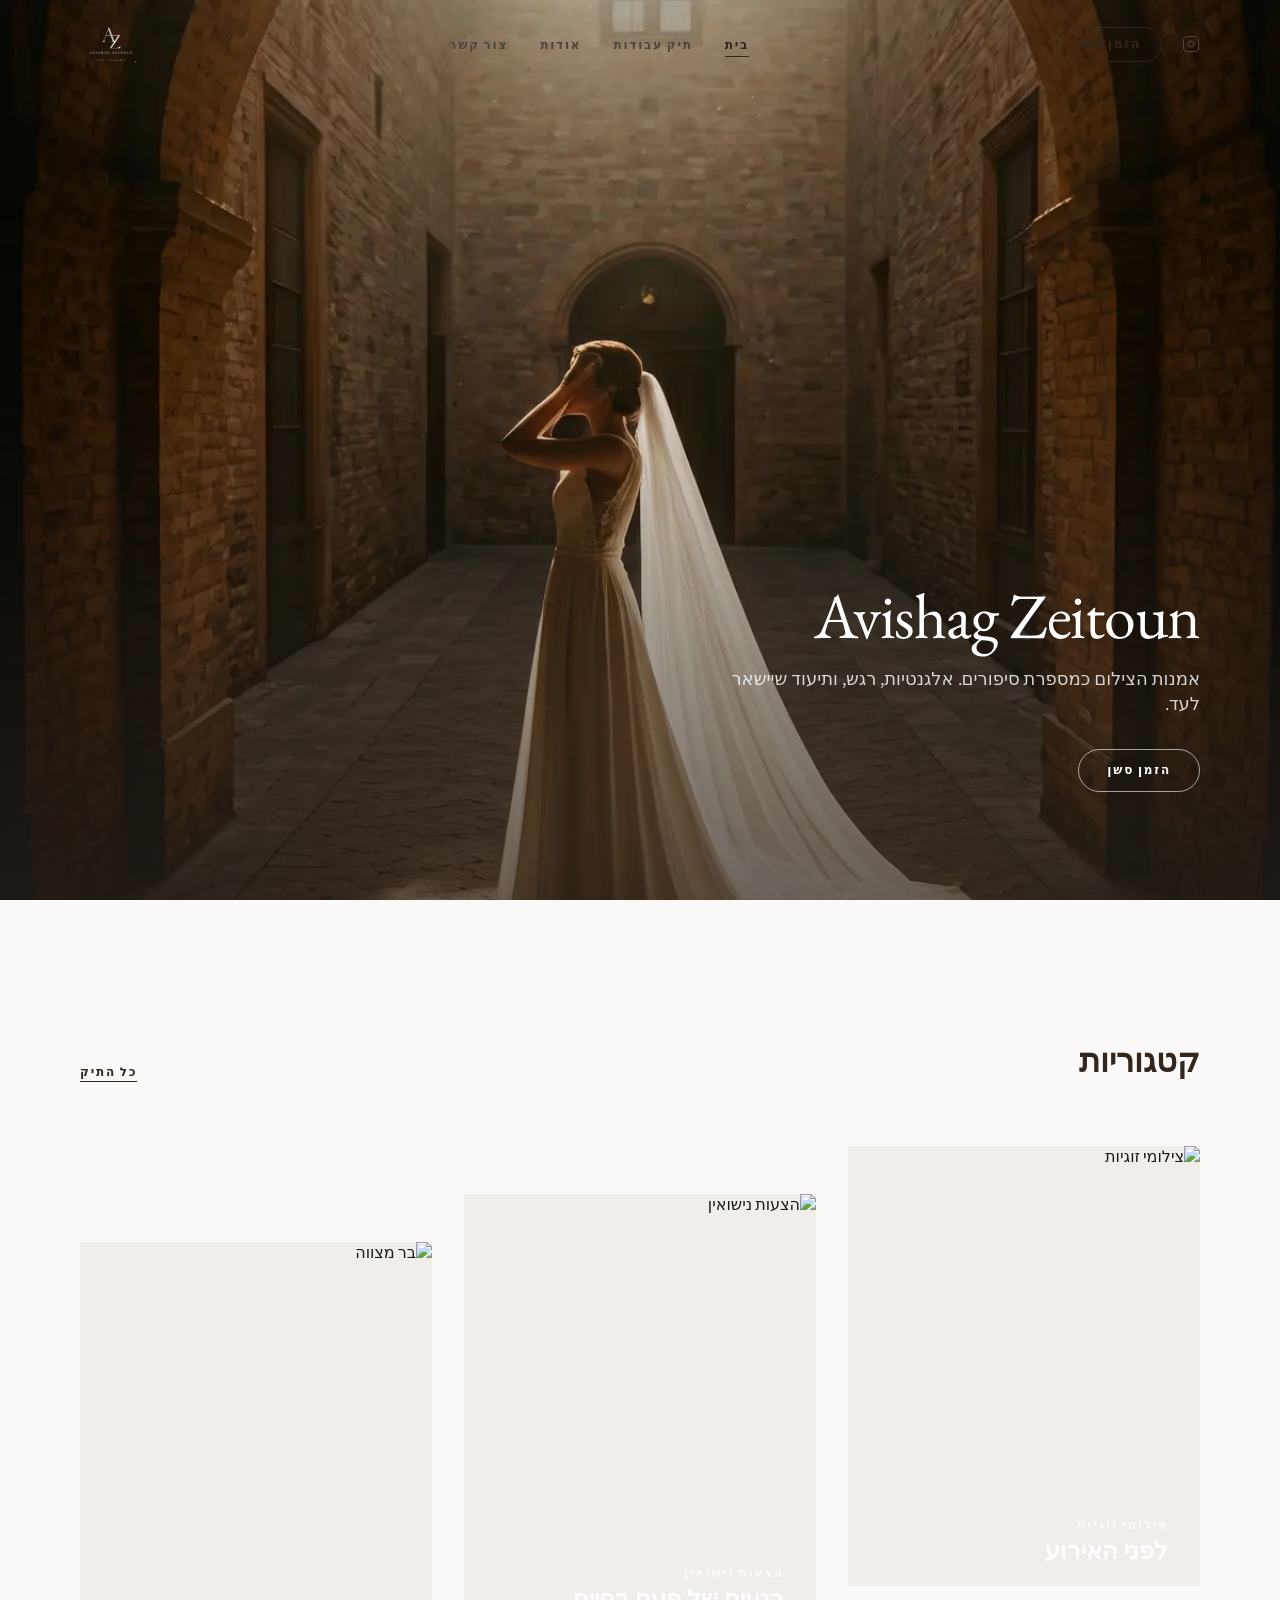
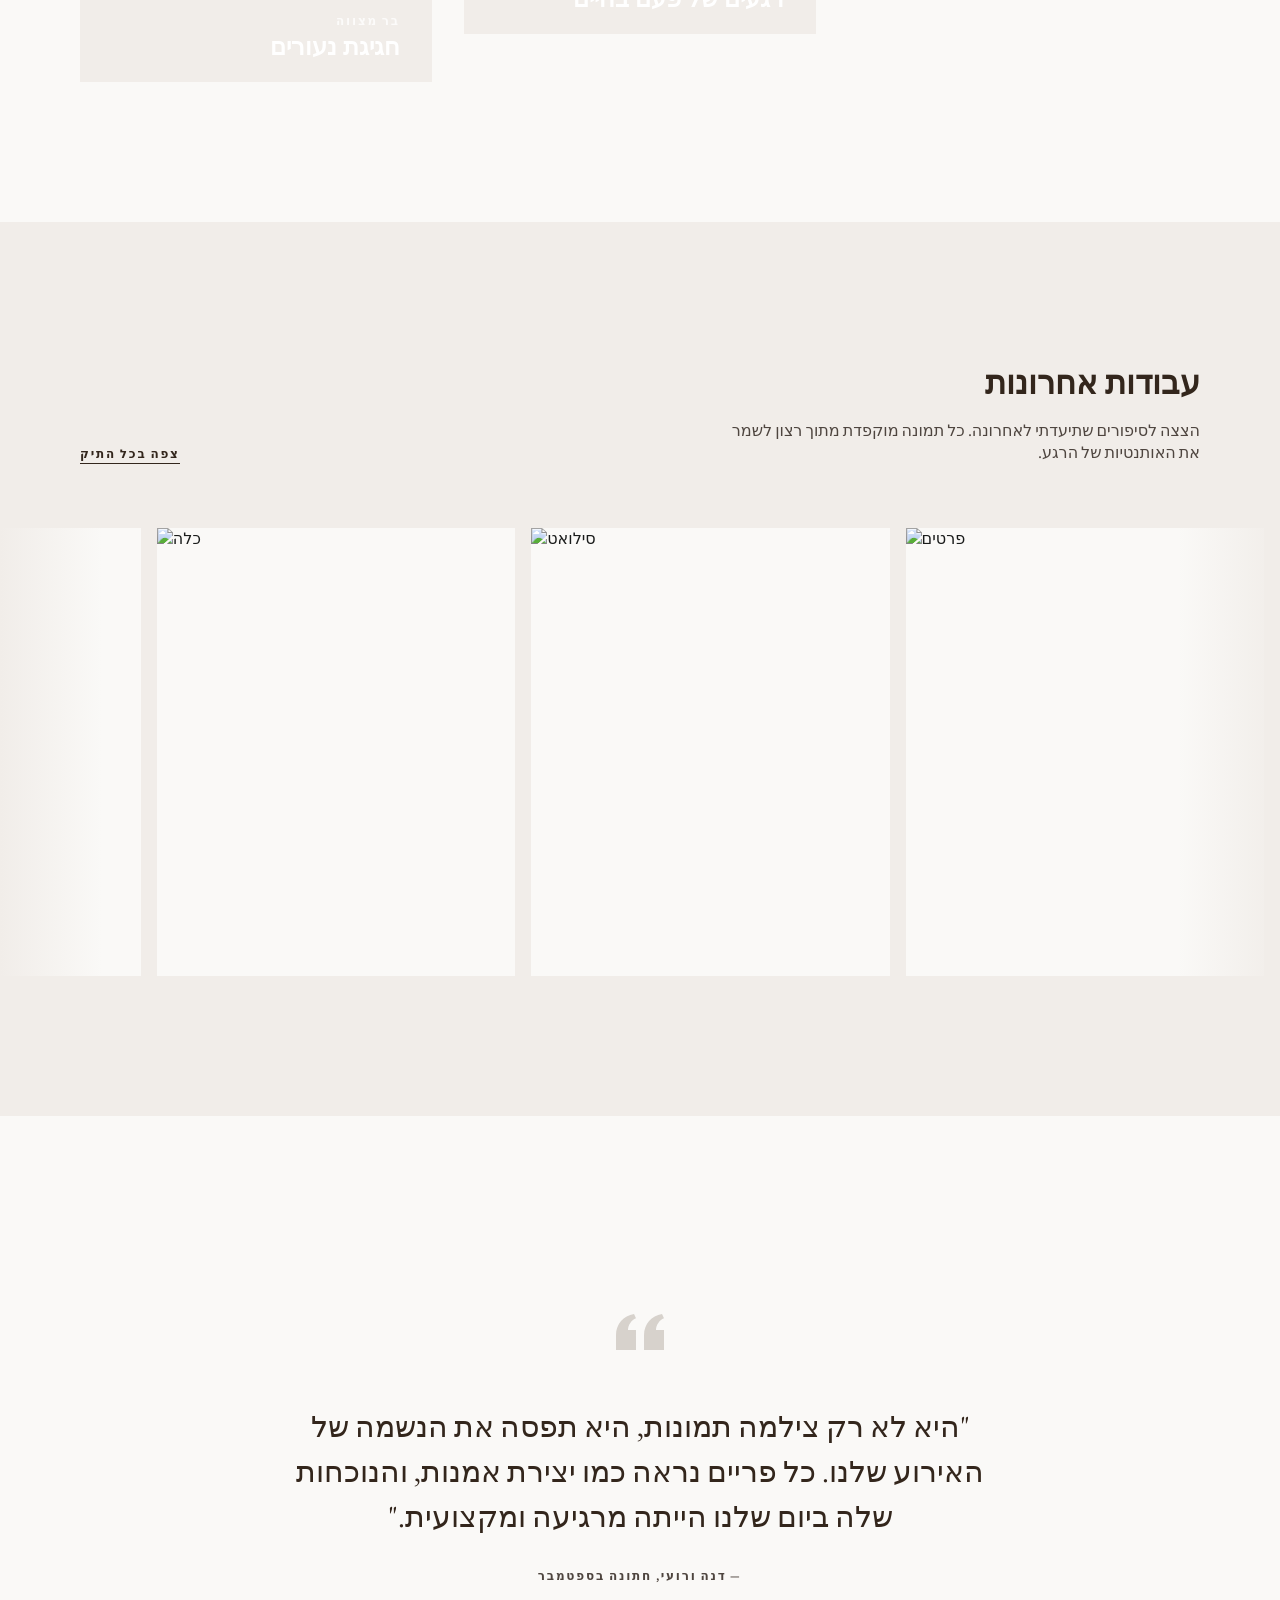
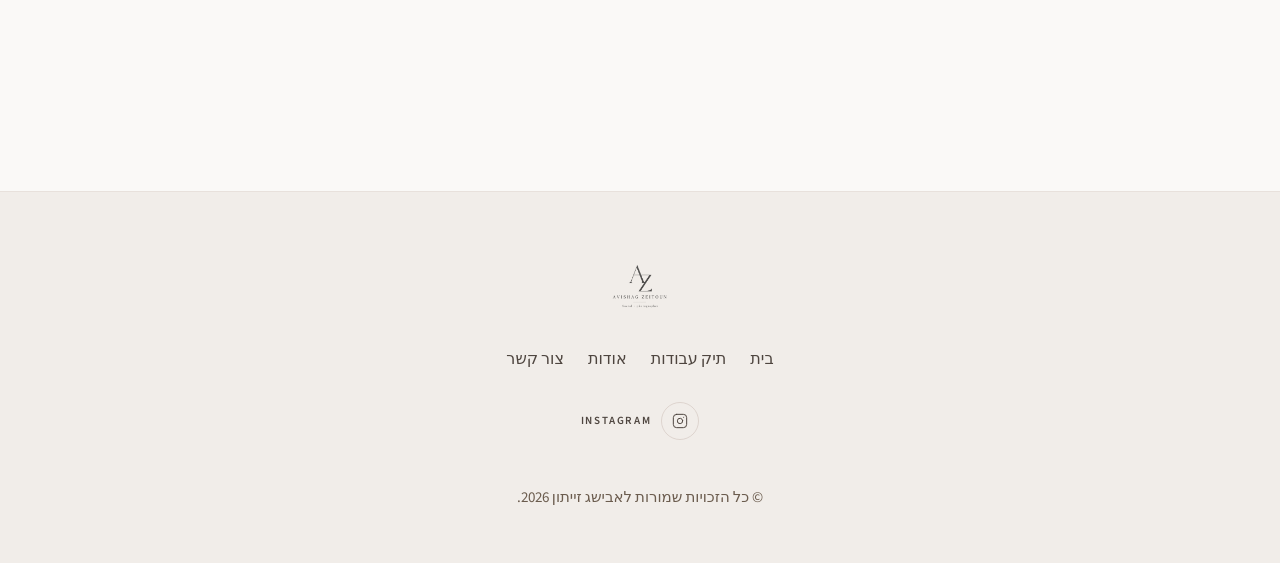
==== commit 028086a0: "Update hero background image to use WebP format" ====
--- a/index.html
+++ b/index.html
@@ -182,7 +182,7 @@
     <section class="hero">
       <div
         class="hero-bg"
-        style="background-image: url(page_pics/background.png)"
+        style="background-image: url(page_pics/background.webp)"
       ></div>
       <div class="hero-overlay"></div>
       <div class="hero-content section-inner">
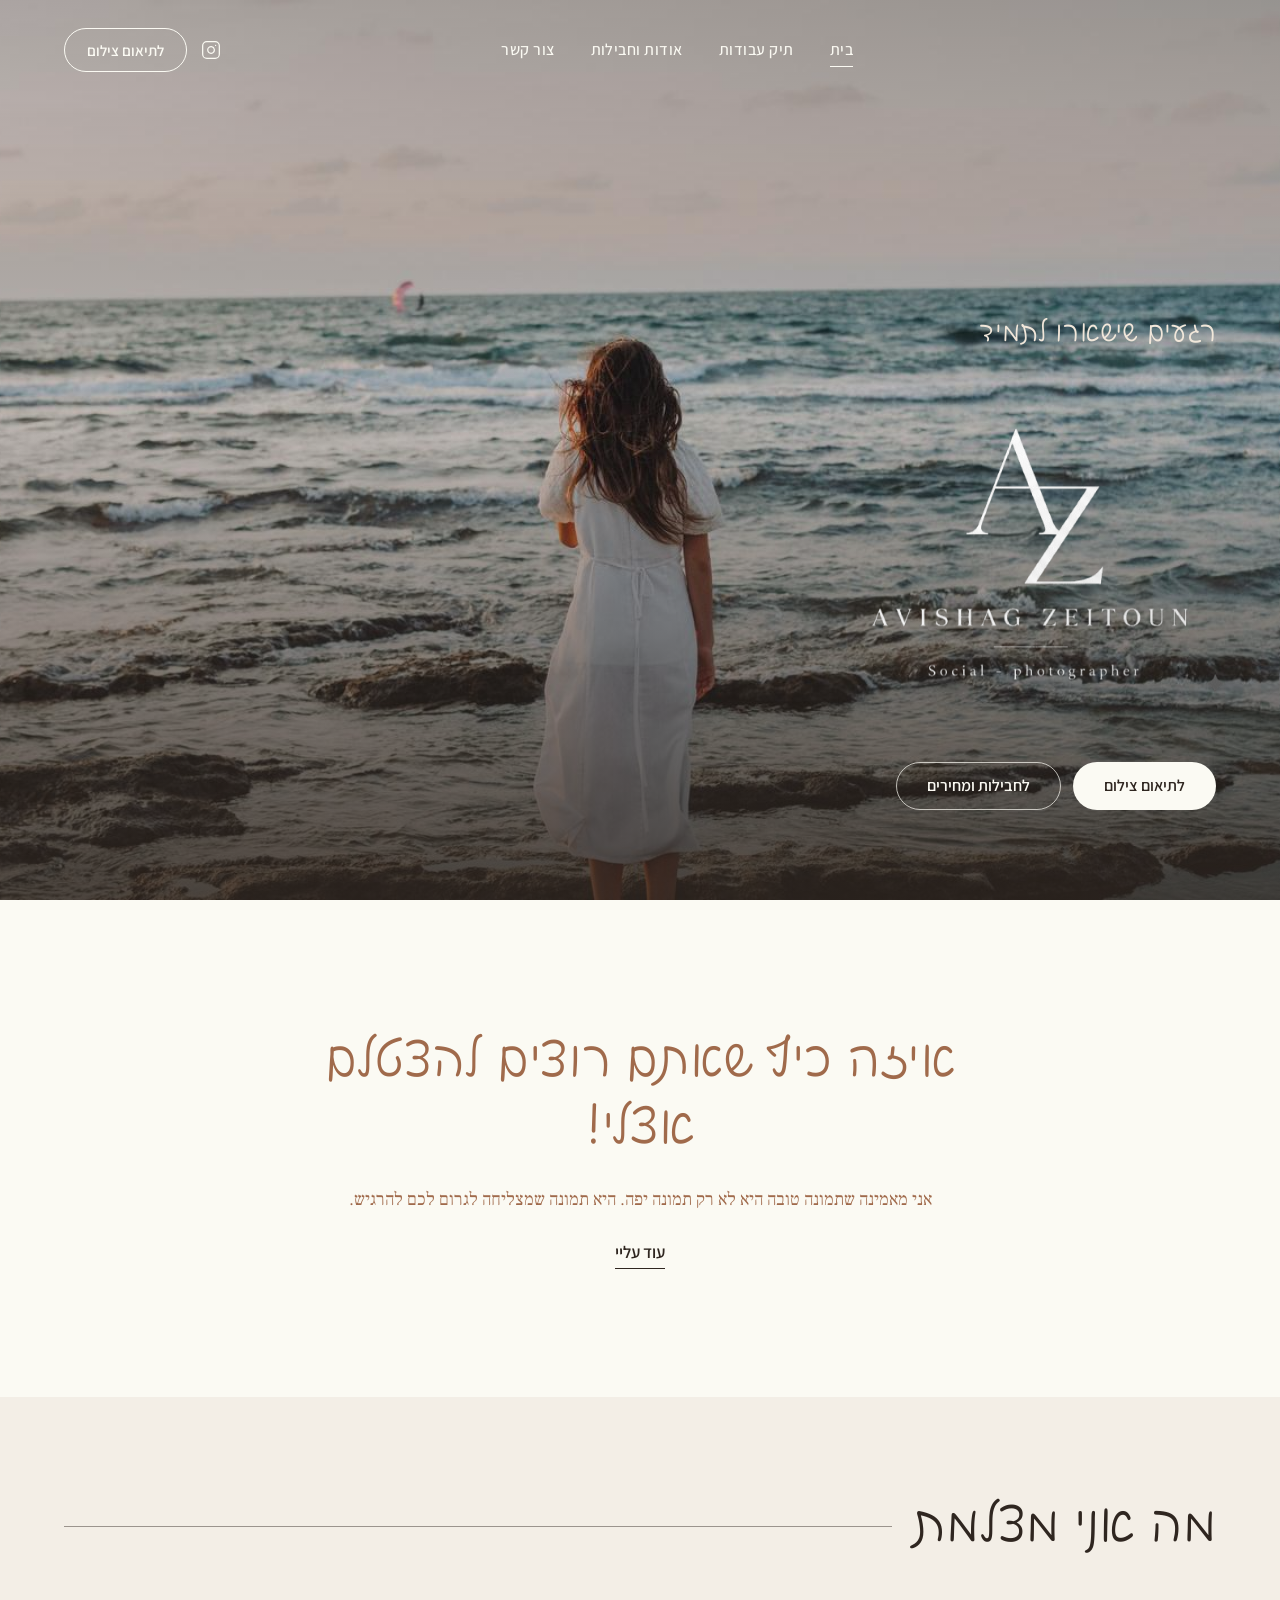
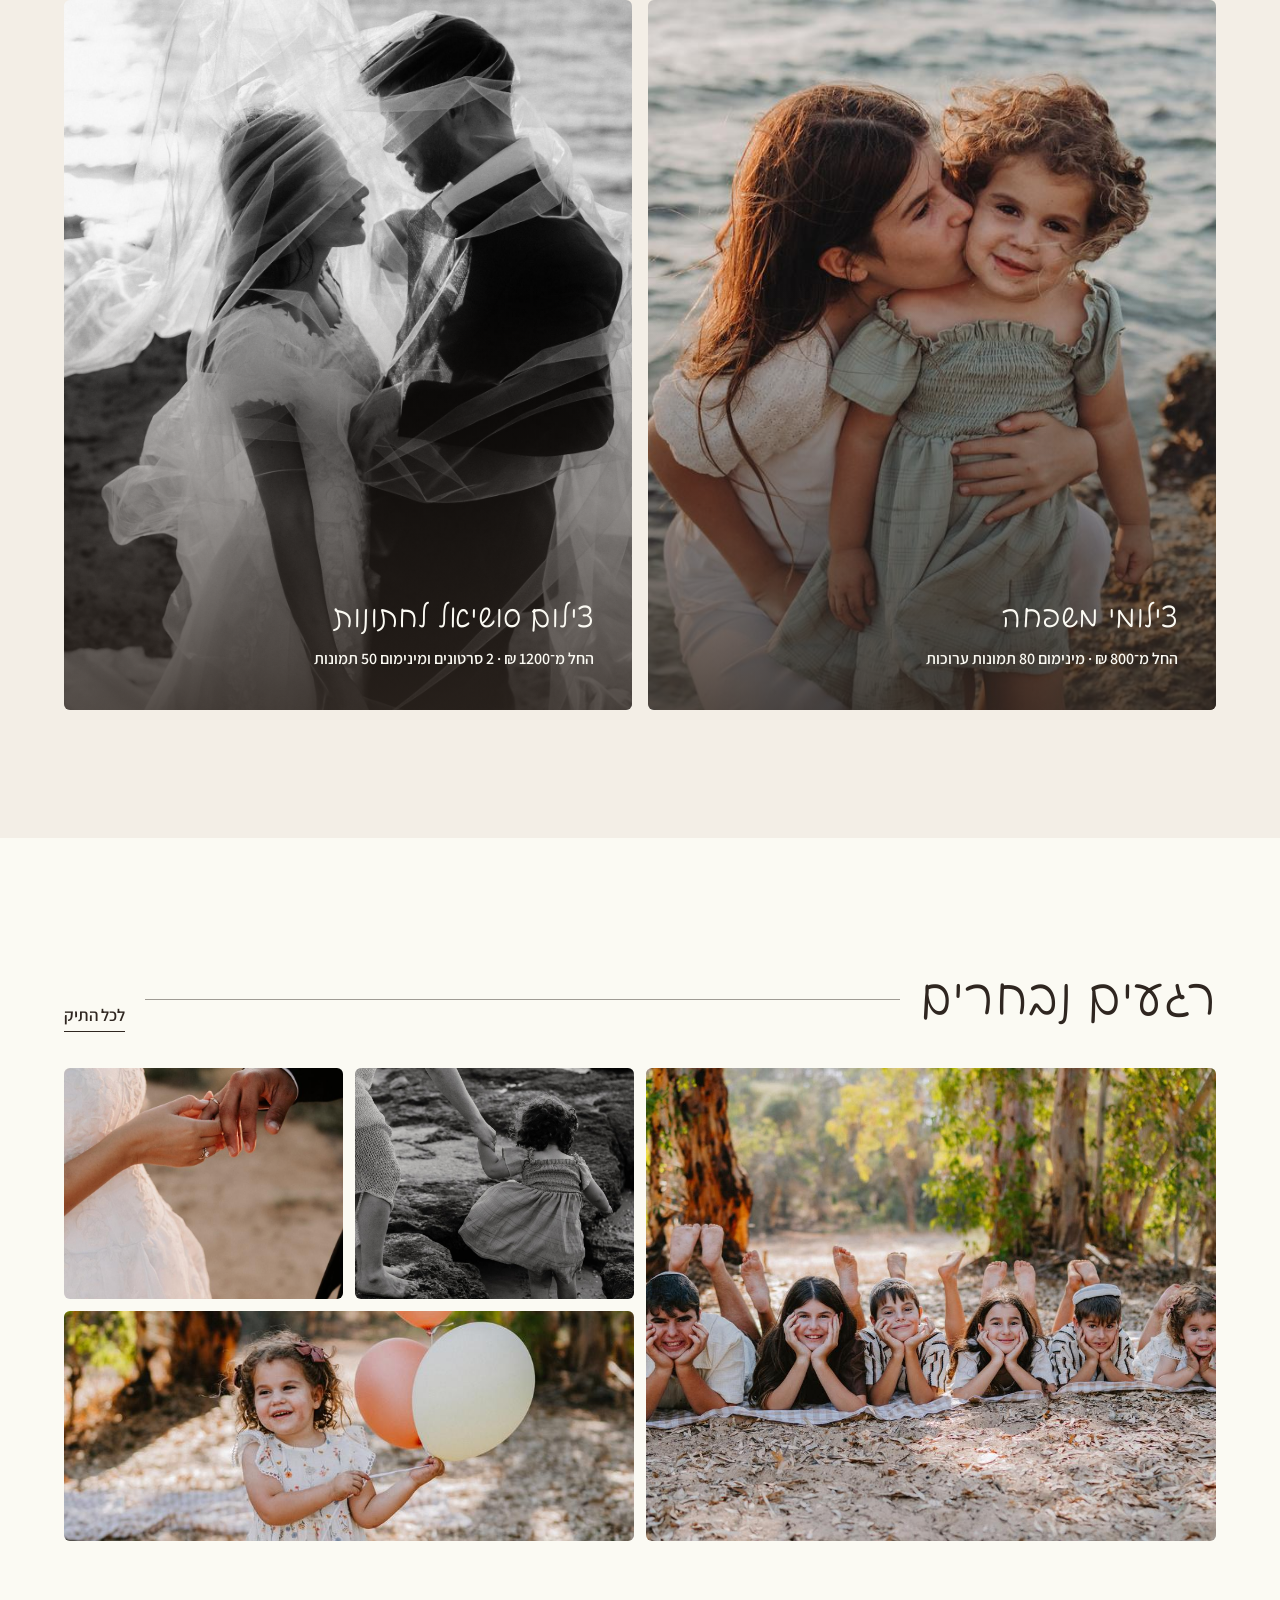
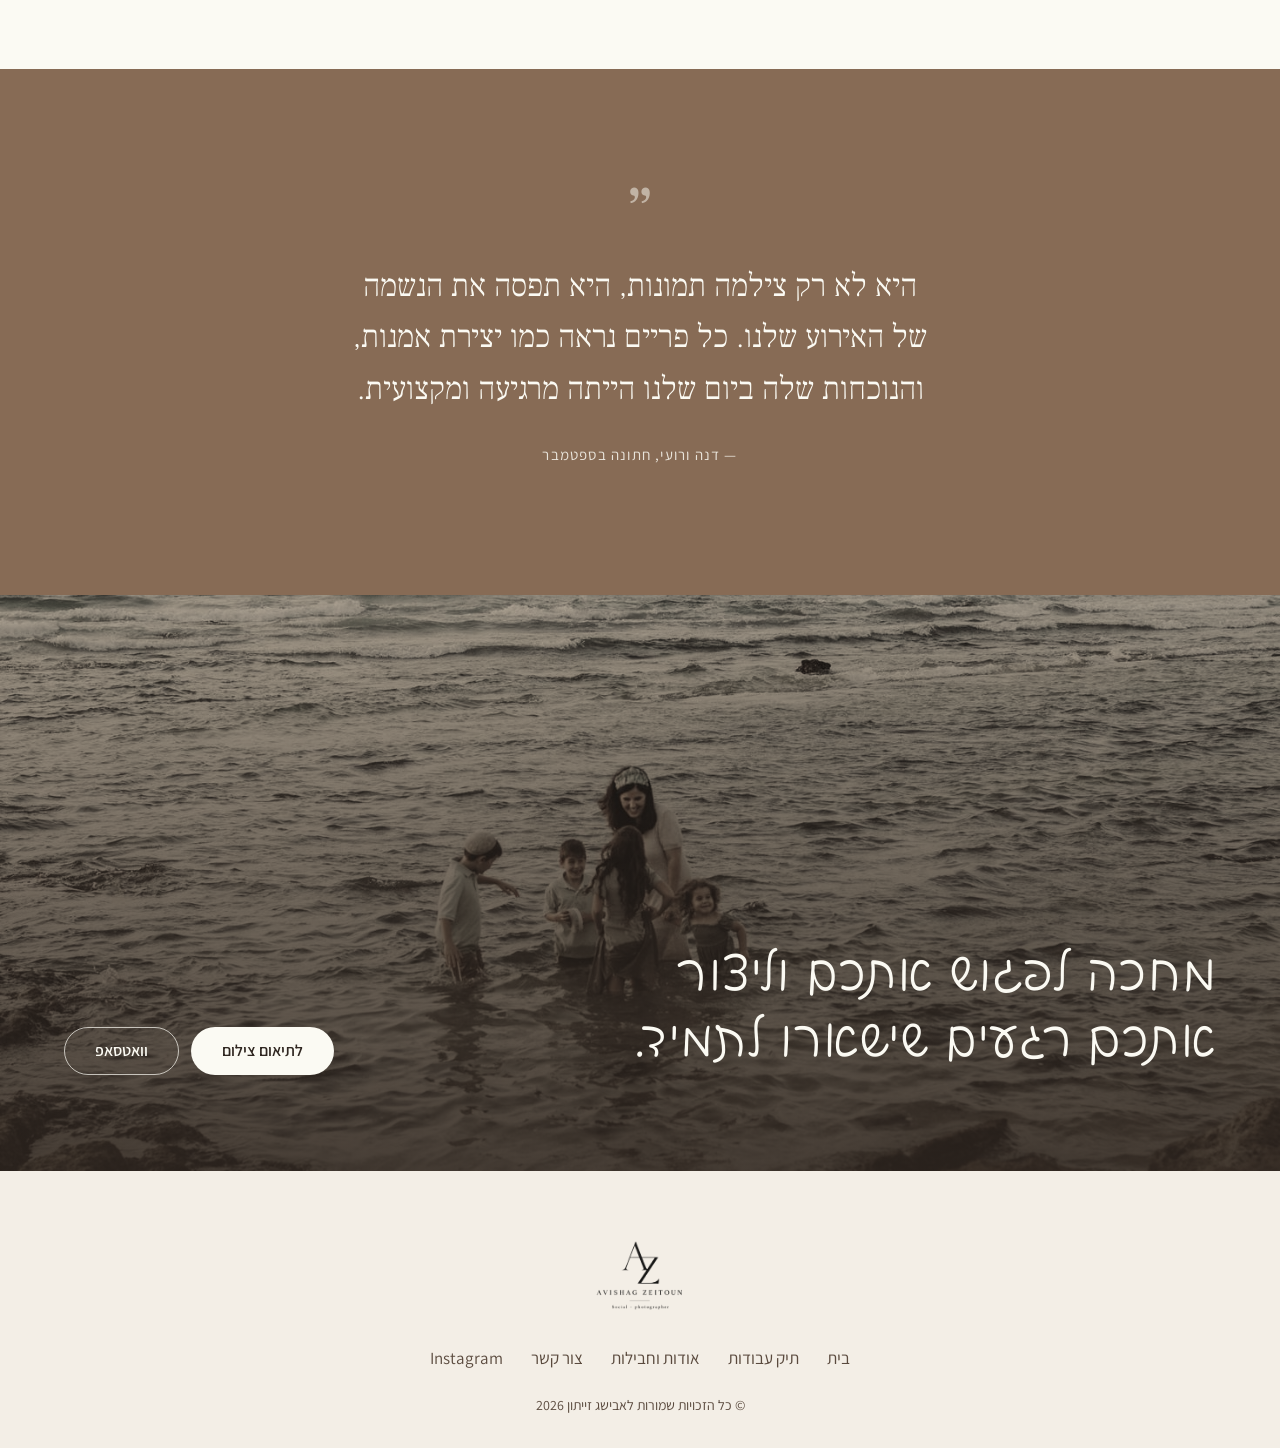
==== commit a87f8cd1: "Add new photos and update portfolio layout and functionality - Added multiple new image files to the" ====
--- a/index.html
+++ b/index.html
@@ -3,73 +3,56 @@
   <head>
     <meta charset="UTF-8" />
     <meta name="viewport" content="width=device-width, initial-scale=1.0" />
-    <title>Avishag Zeitoun – לוכדת רגעים נצחיים</title>
+    <title>Avishag Zeitoun – צלמת משפחות וסושיאל לחתונות</title>
     <meta
       name="description"
-      content="צילום אירועים, הצעות נישואין ובר מצווה. תיעוד רגשי ואמנותי שישאר לנצח."
+      content="צילומי משפחה וצילום סושיאל לחתונות. רגעים שישארו לתמיד."
     />
     <link rel="preconnect" href="https://fonts.googleapis.com" />
     <link rel="preconnect" href="https://fonts.gstatic.com" crossorigin />
     <link
-      href="https://fonts.googleapis.com/css2?family=EB+Garamond:ital,wght@0,400..800;1,400..800&family=Source+Sans+3:ital,wght@0,200..900;1,200..900&display=swap"
+      href="https://fonts.googleapis.com/css2?family=Assistant:wght@300..700&family=Frank+Ruhl+Libre:wght@300..700&family=Playpen+Sans+Hebrew:wght@300;400&display=swap"
       rel="stylesheet"
     />
     <link rel="stylesheet" href="css/style.css" />
-    <style>
-      /* ── Hero logo animation overlay ───────────────────────────────────────── */
-      #logo-anim-wrap {
-        position: fixed;
-        top: 0;
-        left: 0;
-        z-index: 60;
-        pointer-events: none;
-        transform-origin: top left;
-        visibility: hidden; /* revealed by GSAP after measurement */
-      }
-      .logo-anim-img {
-        position: absolute;
-        top: 0;
-        left: 0;
-        width: 100%;
-        height: auto;
-        display: block;
-      }
-      #hero-logo-light-anim {
-        opacity: 0;
-        mix-blend-mode: multiply;
-      }
-      /* Hide real nav logo while the animated overlay is running */
-      body.logo-anim-active #nav-logo-img {
-        opacity: 0 !important;
-        transition: none !important;
-      }
-    </style>
   </head>
   <body>
-    <!-- ── Navigation ─────────────────────────────────────────────────────────── -->
-    <nav id="main-nav">
-      <div class="nav-inner">
-        <a class="nav-logo" href="index.html">
-          <img id="nav-logo-img" src="" alt="Avishag Photography" />
+    <!-- ── Navigation ─────────────────────────────────────────────────────── -->
+    <nav class="site-nav site-nav--overlay" aria-label="ניווט ראשי">
+      <div class="container nav-inner">
+        <a
+          class="nav-logo"
+          href="index.html"
+          aria-label="Avishag Zeitoun – דף הבית"
+        >
+          <img
+            class="logo-light"
+            src="page_pics/regular_logo.png"
+            alt="Avishag Zeitoun"
+          />
+          <img
+            class="logo-dark"
+            src="page_pics/logo_for_dark_background.png"
+            alt=""
+          />
         </a>
         <ul class="nav-links">
-          <li><a href="index.html" class="active">בית</a></li>
+          <li><a href="index.html" aria-current="page">בית</a></li>
           <li><a href="portfolio.html">תיק עבודות</a></li>
-          <li><a href="about.html">אודות</a></li>
+          <li><a href="about.html">אודות וחבילות</a></li>
           <li><a href="contact.html">צור קשר</a></li>
         </ul>
         <div class="nav-actions">
           <a
-            id="nav-ig"
+            class="nav-ig"
+            data-ig
             href="#"
             target="_blank"
             rel="noopener noreferrer"
             aria-label="Instagram"
-            class="nav-ig-link"
-          >
-            <svg
-              width="18"
-              height="18"
+            ><svg
+              width="20"
+              height="20"
               viewBox="0 0 24 24"
               fill="none"
               stroke="currentColor"
@@ -80,719 +63,370 @@
             >
               <rect x="2" y="2" width="20" height="20" rx="5" ry="5" />
               <path d="M16 11.37A4 4 0 1 1 12.63 8 4 4 0 0 1 16 11.37z" />
-              <line x1="17.5" y1="6.5" x2="17.51" y2="6.5" />
-            </svg>
-          </a>
-          <button class="btn-book" data-open-modal>הזמן סשן</button>
-        </div>
-        <button id="hamburger-btn" class="nav-hamburger" aria-label="פתח תפריט">
-          <svg
-            width="24"
-            height="24"
-            viewBox="0 0 24 24"
-            fill="none"
-            stroke="currentColor"
-            stroke-width="1.5"
-            stroke-linecap="round"
+              <line x1="17.5" y1="6.5" x2="17.51" y2="6.5" /></svg
+          ></a>
+          <button class="btn" type="button" data-open-modal>
+            לתיאום צילום
+          </button>
+          <button
+            class="burger"
+            type="button"
+            data-drawer-open
+            aria-label="פתיחת תפריט"
           >
-            <line x1="3" y1="6" x2="21" y2="6" />
-            <line x1="3" y1="12" x2="21" y2="12" />
-            <line x1="3" y1="18" x2="21" y2="18" />
-          </svg>
-        </button>
+            <span></span><span></span>
+          </button>
+        </div>
       </div>
     </nav>
 
-    <!-- ── Hero Logo Animation Overlay ──────────────────────────────────────────
-         Two stacked images; GSAP shrinks + moves them from hero-center to the
-         nav-logo slot as the user scrolls through the hero section.          -->
-    <div id="logo-anim-wrap" aria-hidden="true">
+    <div class="drawer" id="drawer" aria-hidden="true">
+      <button
+        class="drawer-close"
+        type="button"
+        data-drawer-close
+        aria-label="סגירה"
+      >
+        ×
+      </button>
+      <a href="index.html" aria-current="page">בית</a>
+      <a href="portfolio.html">תיק עבודות</a>
+      <a href="about.html">אודות וחבילות</a>
+      <a href="contact.html">צור קשר</a>
+      <div class="drawer-bottom">
+        <button class="btn btn--ivory btn--block" type="button" data-open-modal>
+          לתיאום צילום
+        </button>
+        <a data-ig href="#" target="_blank" rel="noopener noreferrer"
+          >Instagram · @avishag_photographer__</a
+        >
+      </div>
+    </div>
+
+    <!-- Logo that travels from the hero into the nav on scroll (driven by main.js) -->
+    <div class="logo-fly" id="logo-fly" aria-hidden="true">
       <img
-        class="logo-anim-img"
-        id="hero-logo-dark-anim"
+        class="logo-fly__dark"
         src="page_pics/logo_for_dark_background.png"
         alt=""
       />
-      <img
-        class="logo-anim-img"
-        id="hero-logo-light-anim"
-        src="page_pics/regular_logo.png"
-        alt=""
-      />
+      <img class="logo-fly__light" src="page_pics/regular_logo.png" alt="" />
     </div>
 
-    <!-- ── Mobile Drawer ───────────────────────────────────────────────────────── -->
-    <div id="mobile-drawer">
-      <button
-        id="drawer-close"
-        class="nav-hamburger"
-        style="position: absolute; top: 20px; left: 24px"
-        aria-label="סגור"
+    <main>
+      <header class="hero">
+        <img
+          class="hero__img"
+          src="page_pics/photo-2.jpg"
+          alt="ילדה בשמלה לבנה מול הים בשקיעה"
+          fetchpriority="high"
+        />
+        <div class="hero__shade"></div>
+        <div class="container hero__content">
+          <p class="hero__kicker">רגעים שישארו לתמיד</p>
+          <h1 class="hero__title">
+            <span class="visually-hidden"
+              >אבישג זייתון – צילומי משפחה וסושיאל לחתונות</span
+            >
+            <img
+              class="hero__logo"
+              id="hero-logo"
+              src="page_pics/logo_for_dark_background.png"
+              alt=""
+              aria-hidden="true"
+            />
+          </h1>
+          <div class="btn-row">
+            <button class="btn btn--ivory" type="button" data-open-modal>
+              לתיאום צילום
+            </button>
+            <a class="btn btn--ghost" href="about.html#packages"
+              >לחבילות ומחירים</a
+            >
+          </div>
+        </div>
+      </header>
+
+      <section class="section">
+        <div class="container intro reveal">
+          <h2 class="h-section">איזה כיף שאתם רוצים להצטלם אצלי!</h2>
+          <p class="story">
+            אני מאמינה שתמונה טובה היא לא רק תמונה יפה. היא תמונה שמצליחה לגרום
+            לכם להרגיש.
+          </p>
+          <a class="link-line" href="about.html">עוד עליי</a>
+        </div>
+      </section>
+
+      <section
+        class="section section--paper"
+        style="padding-top: clamp(56px, 8vw, 96px)"
       >
-        <svg
-          width="24"
-          height="24"
-          viewBox="0 0 24 24"
-          fill="none"
-          stroke="currentColor"
-          stroke-width="1.5"
-          stroke-linecap="round"
-        >
-          <line x1="18" y1="6" x2="6" y2="18" />
-          <line x1="6" y1="6" x2="18" y2="18" />
-        </svg>
-      </button>
-      <ul class="drawer-links">
-        <li><a href="index.html" class="active">בית</a></li>
-        <li><a href="portfolio.html">תיק עבודות</a></li>
-        <li><a href="about.html">אודות</a></li>
-        <li><a href="contact.html">צור קשר</a></li>
-      </ul>
-      <div class="drawer-bottom">
-        <button class="btn-book-full" data-open-modal>הזמן סשן</button>
-        <a
-          id="drawer-ig"
-          href="#"
-          target="_blank"
-          rel="noopener noreferrer"
-          class="drawer-ig"
-        >
-          <svg
-            width="20"
-            height="20"
-            viewBox="0 0 24 24"
-            fill="none"
-            stroke="currentColor"
-            stroke-width="1.5"
-            stroke-linecap="round"
-            stroke-linejoin="round"
-          >
-            <rect x="2" y="2" width="20" height="20" rx="5" ry="5" />
-            <path d="M16 11.37A4 4 0 1 1 12.63 8 4 4 0 0 1 16 11.37z" />
-            <line x1="17.5" y1="6.5" x2="17.51" y2="6.5" />
-          </svg>
-          <span style="font-family: var(--font-sans); font-size: 16px"
-            >Instagram</span
-          >
-        </a>
-      </div>
-    </div>
-
-    <!-- ── Hero ───────────────────────────────────────────────────────────────── -->
-    <section class="hero">
-      <div
-        class="hero-bg"
-        style="background-image: url(page_pics/background.webp)"
-      ></div>
-      <div class="hero-overlay"></div>
-      <div class="hero-content section-inner">
-        <h1 class="hero-title">Avishag Zeitoun</h1>
-        <p class="hero-sub">
-          אמנות הצילום כמספרת סיפורים. אלגנטיות, רגש, ותיעוד שיישאר לעד.
-        </p>
-        <div class="hero-cta">
-          <button class="btn-ghost" data-open-modal>הזמן סשן</button>
-        </div>
-      </div>
-    </section>
-
-    <!-- ── Category Grid ──────────────────────────────────────────────────────── -->
-    <section style="padding-block: clamp(80px, 12vw, 140px)">
-      <div class="section-inner">
-        <div
-          class="reveal"
-          style="
-            display: flex;
-            justify-content: space-between;
-            align-items: flex-end;
-            margin-bottom: 64px;
-          "
-        >
-          <h2
-            style="
-              font-family: var(--font-serif);
-              font-size: clamp(26px, 3vw, 32px);
-              color: var(--clr-primary);
-              margin: 0;
-            "
-          >
-            קטגוריות
-          </h2>
-          <a
-            href="portfolio.html"
-            class="label-caps"
-            style="
-              color: var(--clr-primary);
-              border-bottom: 1px solid var(--clr-primary);
-              padding-bottom: 2px;
-              transition: opacity 0.3s;
-            "
-            onmouseover="this.style.opacity = 0.6"
-            onmouseout="this.style.opacity = 1"
-            >כל התיק</a
-          >
-        </div>
-        <div class="category-grid">
-          <div class="reveal cat-card-1">
-            <a class="category-card" href="portfolio.html">
-              <img
-                loading="lazy"
-                src="https://lh3.googleusercontent.com/aida-public/[base64]"
-                alt="צילומי זוגיות"
-              />
-              <div class="category-overlay"></div>
-              <div class="category-caption">
-                <span class="label label-caps">צילומי זוגיות</span>
-                <h3>לפני האירוע</h3>
+        <div class="container">
+          <div class="rule-title reveal" style="margin-bottom: 40px">
+            <h2 class="h-section">מה אני מצלמת</h2>
+          </div>
+          <div class="services">
+            <a class="service reveal" href="about.html#family-packages">
+              <img
+                src="page_pics/photo-3.jpg"
+                alt="צילומי משפחה"
+                loading="lazy"
+              />
+              <div class="service__shade"></div>
+              <div class="service__body">
+                <h3 class="h-card">צילומי משפחה</h3>
+                <span class="service__from"
+                  >החל מ־800 ₪ · מינימום 80 תמונות ערוכות</span
+                >
               </div>
             </a>
-          </div>
-          <div class="reveal cat-card-2" style="transition-delay: 120ms">
-            <a class="category-card" href="portfolio.html">
-              <img
-                loading="lazy"
-                src="https://lh3.googleusercontent.com/aida-public/[base64]"
-                alt="הצעות נישואין"
-              />
-              <div class="category-overlay"></div>
-              <div class="category-caption">
-                <span class="label label-caps">הצעות נישואין</span>
-                <h3>רגעים של פעם בחיים</h3>
+            <a
+              class="service reveal"
+              href="about.html#wedding-packages"
+              style="transition-delay: 120ms"
+            >
+              <img
+                src="page_pics/photo-22.jpg"
+                alt="צילום סושיאל לחתונות"
+                loading="lazy"
+              />
+              <div class="service__shade"></div>
+              <div class="service__body">
+                <h3 class="h-card">צילום סושיאל לחתונות</h3>
+                <span class="service__from"
+                  >החל מ־1200 ₪ · 2 סרטונים ומינימום 50 תמונות</span
+                >
               </div>
             </a>
           </div>
-          <div class="reveal cat-card-3" style="transition-delay: 240ms">
-            <a class="category-card" href="portfolio.html">
-              <img
-                loading="lazy"
-                src="https://lh3.googleusercontent.com/aida-public/[base64]"
-                alt="בר מצווה"
-              />
-              <div class="category-overlay"></div>
-              <div class="category-caption">
-                <span class="label label-caps">בר מצווה</span>
-                <h3>חגיגת נעורים</h3>
-              </div>
-            </a>
-          </div>
-        </div>
-      </div>
-    </section>
-
-    <!-- ── Latest Work Carousel ────────────────────────────────────────────────── -->
-    <section
-      class="reveal"
-      style="
-        padding-block: clamp(80px, 12vw, 140px);
-        background: var(--clr-surface-alt);
-        overflow: hidden;
-      "
-    >
-      <div class="section-inner" style="margin-bottom: 64px">
+        </div>
+      </section>
+
+      <section class="section" style="overflow: hidden">
         <div
+          class="container"
           style="
             display: flex;
             flex-wrap: wrap;
+            align-items: flex-end;
             justify-content: space-between;
-            align-items: flex-end;
-            gap: 24px;
+            gap: 20px;
+            margin-bottom: 36px;
           "
         >
-          <div style="max-width: 480px">
-            <h2
-              style="
-                font-family: var(--font-serif);
-                font-size: clamp(26px, 3vw, 32px);
-                color: var(--clr-primary);
-                margin: 0 0 16px;
-              "
-            >
-              עבודות אחרונות
-            </h2>
-            <p
-              style="
-                font-family: var(--font-sans);
-                font-size: 16px;
-                color: var(--clr-on-surface-var);
-                margin: 0;
-              "
-            >
-              הצצה לסיפורים שתיעדתי לאחרונה. כל תמונה מוקפדת מתוך רצון לשמר את
-              האותנטיות של הרגע.
-            </p>
-          </div>
-          <a
-            href="portfolio.html"
-            class="label-caps"
-            style="
-              color: var(--clr-primary);
-              border-bottom: 1px solid var(--clr-primary);
-              padding-bottom: 2px;
-              white-space: nowrap;
-              transition: opacity 0.3s;
-            "
-            onmouseover="this.style.opacity = 0.6"
-            onmouseout="this.style.opacity = 1"
-            >צפה בכל התיק</a
-          >
-        </div>
-      </div>
-      <div class="carousel-wrap">
-        <div class="carousel-fade-right"></div>
-        <div class="carousel-fade-left"></div>
-        <!-- dir=ltr so translateX(50%) scrolls left visually (RTL-safe) -->
-        <div class="carousel-track" dir="ltr" id="carousel-track"></div>
-      </div>
-    </section>
-
-    <!-- ── Testimonial ─────────────────────────────────────────────────────────── -->
-    <section
-      class="reveal"
-      style="padding-block: clamp(100px, 15vw, 200px); text-align: center"
-    >
-      <div
-        class="section-inner"
-        style="display: flex; flex-direction: column; align-items: center"
-      >
-        <svg
-          style="
-            color: rgba(107, 92, 78, 0.25);
-            width: 48px;
-            height: 48px;
-            margin-bottom: 32px;
-            flex-shrink: 0;
-          "
-          viewBox="0 0 24 24"
-          fill="currentColor"
-        >
-          <path
-            d="M14.017 21v-7.391c0-5.704 3.731-9.57 8.983-10.609l.995 2.151c-2.432.917-3.995 3.638-3.995 5.849h4v10h-9.983zm-14.017 0v-7.391c0-5.704 3.748-9.57 9-10.609l.996 2.151c-2.433.917-3.996 3.638-3.996 5.849h3.983v10h-9.983z"
-          />
-        </svg>
-        <blockquote style="max-width: 720px">
-          <p
-            style="
-              font-family: var(--font-serif);
-              font-size: clamp(20px, 2.5vw, 30px);
-              color: var(--clr-primary);
-              line-height: 1.5;
-              margin: 0 0 32px;
-            "
-          >
-            "היא לא רק צילמה תמונות, היא תפסה את הנשמה של האירוע שלנו. כל פריים
-            נראה כמו יצירת אמנות, והנוכחות שלה ביום שלנו הייתה מרגיעה ומקצועית."
-          </p>
-          <footer class="label-caps" style="color: var(--clr-on-surface-var)">
-            — דנה ורועי, חתונה בספטמבר
-          </footer>
-        </blockquote>
-      </div>
-    </section>
-
-    <!-- ── Footer ──────────────────────────────────────────────────────────────── -->
+          <div class="rule-title reveal" style="flex: 1 1 320px">
+            <h2 class="h-section">רגעים נבחרים</h2>
+          </div>
+          <a class="link-line" href="portfolio.html">לכל התיק</a>
+        </div>
+        <div class="container">
+          <div class="featured">
+            <figure class="featured__item featured__item--tall reveal">
+              <img
+                src="page_pics/photo-7.jpg"
+                alt="שישה ילדים שוכבים על שמיכה ביער"
+                loading="lazy"
+              />
+            </figure>
+            <figure class="featured__item reveal">
+              <img
+                src="page_pics/photo-12.jpg"
+                alt="אמא ופעוטה הולכות יד ביד על הסלעים"
+                loading="lazy"
+              />
+            </figure>
+            <figure class="featured__item reveal">
+              <img
+                src="page_pics/photo-20.jpg"
+                alt="ענידת טבעת בחתונה"
+                loading="lazy"
+              />
+            </figure>
+            <figure class="featured__item featured__item--wide reveal">
+              <img
+                src="page_pics/photo-6.jpg"
+                alt="ילדה עם בלונים"
+                loading="lazy"
+              />
+            </figure>
+          </div>
+        </div>
+      </section>
+
+      <section class="section section--cocoa testimonial">
+        <div class="testimonial__inner reveal">
+          <span class="testimonial__mark" aria-hidden="true">”</span>
+          <blockquote>
+            היא לא רק צילמה תמונות, היא תפסה את הנשמה של האירוע שלנו. כל פריים
+            נראה כמו יצירת אמנות, והנוכחות שלה ביום שלנו הייתה מרגיעה ומקצועית.
+          </blockquote>
+          <cite>— דנה ורועי, חתונה בספטמבר</cite>
+        </div>
+      </section>
+
+      <section class="cta" id="contact-cta">
+        <img
+          class="cta__img"
+          src="page_pics/photo-14.jpg"
+          alt=""
+          loading="lazy"
+        />
+        <div class="cta__shade"></div>
+        <div class="container cta__inner">
+          <h2 class="h-section">
+            מחכה לפגוש אתכם וליצור אתכם רגעים שישארו לתמיד.
+          </h2>
+          <div class="btn-row">
+            <button class="btn btn--ivory" type="button" data-open-modal>
+              לתיאום צילום
+            </button>
+            <a
+              class="btn btn--ghost"
+              data-wa
+              href="#"
+              target="_blank"
+              rel="noopener noreferrer"
+              >וואטסאפ</a
+            >
+          </div>
+        </div>
+      </section>
+    </main>
+
+    <!-- ── Footer ─────────────────────────────────────────────────────────── -->
     <footer class="site-footer">
-      <a class="footer-logo" href="index.html"
-        ><img id="footer-logo-img" src="" alt="Elite Captures"
+      <a href="index.html"
+        ><img src="page_pics/regular_logo.png" alt="Avishag Zeitoun"
       /></a>
       <ul class="footer-nav">
         <li><a href="index.html">בית</a></li>
         <li><a href="portfolio.html">תיק עבודות</a></li>
-        <li><a href="about.html">אודות</a></li>
+        <li><a href="about.html">אודות וחבילות</a></li>
         <li><a href="contact.html">צור קשר</a></li>
+        <li>
+          <a data-ig href="#" target="_blank" rel="noopener noreferrer"
+            >Instagram</a
+          >
+        </li>
       </ul>
-      <div class="footer-ig-row">
-        <a
-          id="footer-ig"
-          href="#"
-          target="_blank"
-          rel="noopener noreferrer"
-          aria-label="Instagram"
-          class="footer-ig-btn"
-        >
-          <svg
-            width="16"
-            height="16"
-            viewBox="0 0 24 24"
-            fill="none"
-            stroke="currentColor"
-            stroke-width="1.5"
-            stroke-linecap="round"
-            stroke-linejoin="round"
-          >
-            <rect x="2" y="2" width="20" height="20" rx="5" ry="5" />
-            <path d="M16 11.37A4 4 0 1 1 12.63 8 4 4 0 0 1 16 11.37z" />
-            <line x1="17.5" y1="6.5" x2="17.51" y2="6.5" />
-          </svg>
-        </a>
-        <span class="footer-ig-label">Instagram</span>
-      </div>
-
       <p class="footer-copy">
-        © כל הזכויות שמורות לאבישג זייתון <span id="year"></span>.
+        © כל הזכויות שמורות לאבישג זייתון <span data-year></span>
       </p>
     </footer>
 
-    <!-- ── Booking Modal ────────────────────────────────────────────────────────── -->
+    <!-- ── Booking modal ──────────────────────────────────────────────────── -->
     <div
+      class="modal"
       id="booking-modal"
       role="dialog"
       aria-modal="true"
-      aria-labelledby="modal-heading"
+      aria-labelledby="modal-title"
     >
-      <div class="modal-backdrop"></div>
-      <div class="modal-panel">
-        <button id="modal-close" class="modal-close" aria-label="סגור">
-          <svg
-            width="20"
-            height="20"
-            viewBox="0 0 24 24"
-            fill="none"
-            stroke="currentColor"
-            stroke-width="1.5"
-            stroke-linecap="round"
-          >
-            <line x1="18" y1="6" x2="6" y2="18" />
-            <line x1="6" y1="6" x2="18" y2="18" />
-          </svg>
+      <div class="modal__backdrop" data-close-modal></div>
+      <div class="modal__panel">
+        <button
+          class="modal__close"
+          type="button"
+          data-close-modal
+          aria-label="סגירה"
+        >
+          ×
         </button>
-        <h2 id="modal-heading" class="modal-title">הזמן סשן</h2>
-        <div id="modal-form">
-          <div class="step-dots">
-            <div class="step-dot active"></div>
-            <div class="step-dot"></div>
-          </div>
-          <!-- Step 1 -->
-          <div id="modal-form-step1" class="form-step">
-            <p
-              style="
-                font-family: var(--font-serif);
-                font-size: 22px;
-                color: var(--clr-primary);
-                margin: 0 0 16px;
-              "
-            >
-              איזה סשן מעניין אותך?
-            </p>
-            <button class="session-btn" data-session="pre-event">
-              <div>
-                <div class="session-label">בוק שלפני האירוע</div>
-                <div class="session-desc">צילום זוגי לפני החתונה</div>
-              </div>
-              <span class="session-btn-arrow">←</span>
-            </button>
-            <button class="session-btn" data-session="proposals">
-              <div>
-                <div class="session-label">הצעת נישואין</div>
-                <div class="session-desc">רגע שלא ישכח לעולם</div>
-              </div>
-              <span class="session-btn-arrow">←</span>
-            </button>
-            <button class="session-btn" data-session="bar-mitzvah">
-              <div>
-                <div class="session-label">בר / בת מצווה</div>
-                <div class="session-desc">חגיגת נעורים עם סגנון</div>
-              </div>
-              <span class="session-btn-arrow">←</span>
-            </button>
-            <button class="session-btn" data-session="portrait">
-              <div>
-                <div class="session-label">פורטרט אישי</div>
-                <div class="session-desc">לאמנים ואנשי עסקים</div>
-              </div>
-              <span class="session-btn-arrow">←</span>
-            </button>
-          </div>
-          <!-- Step 2 -->
-          <div id="modal-form-step2" class="form-step">
-            <p
-              style="
-                font-family: var(--font-serif);
-                font-size: 22px;
-                color: var(--clr-primary);
-                margin: 0 0 16px;
-              "
-            >
-              השאירו פרטים
-            </p>
+        <h2 class="h-card modal__title" id="modal-title">בואו נדבר</h2>
+        <div class="booking" id="modal-form" data-booking>
+          <div class="steps" aria-hidden="true"><span></span><span></span></div>
+          <div class="form-step" data-step="1">
+            <p class="form-step__title">איזה צילום מעניין אתכם?</p>
+            <button type="button" class="session" data-session="family">
+              <span
+                ><strong>צילומי משפחה</strong
+                ><small>800 / 1200 / 1500 ₪</small></span
+              ><span aria-hidden="true">←</span>
+            </button>
+            <button type="button" class="session" data-session="wedding">
+              <span
+                ><strong>צילום סושיאל לחתונה</strong
+                ><small>1200 / 1800 / 2200 ₪</small></span
+              ><span aria-hidden="true">←</span>
+            </button>
+            <button type="button" class="session" data-session="pre-event">
+              <span
+                ><strong>בוק לפני האירוע</strong><small>צילום זוגי</small></span
+              ><span aria-hidden="true">←</span>
+            </button>
+            <button type="button" class="session" data-session="bar-mitzvah">
+              <span
+                ><strong>בר / בת מצווה</strong
+                ><small>חגיגה משפחתית</small></span
+              ><span aria-hidden="true">←</span>
+            </button>
+          </div>
+          <div class="form-step" data-step="2">
+            <p class="form-picked"></p>
             <form>
-              <div class="form-row" style="margin-bottom: 16px">
-                <div>
-                  <input
-                    class="input-field"
-                    type="text"
-                    name="name"
-                    placeholder="שם מלא *"
-                    required
-                  />
-                </div>
-                <div>
-                  <input
-                    class="input-field"
-                    type="tel"
-                    name="phone"
-                    placeholder="05X-XXXXXXX *"
-                    dir="ltr"
-                    style="text-align: right"
-                    required
-                  />
-                </div>
-              </div>
-              <div style="margin-bottom: 16px">
+              <div class="field-row">
                 <input
-                  class="input-field"
-                  type="date"
-                  name="date"
-                  style="color-scheme: light"
+                  class="field"
+                  name="name"
+                  required
+                  placeholder="שם מלא *"
+                  autocomplete="name"
+                />
+                <input
+                  class="field"
+                  name="phone"
+                  type="tel"
+                  required
+                  placeholder="טלפון *"
+                  autocomplete="tel"
                 />
               </div>
-              <div style="margin-bottom: 4px">
-                <textarea
-                  class="input-field"
-                  name="message"
-                  rows="3"
-                  placeholder="ספרו לנו קצת על החזון שלכם..."
-                ></textarea>
-              </div>
-              <button class="btn-submit" type="submit">שלח לוואצאפ ←</button>
-              <button class="btn-back" type="button">→ חזור</button>
+              <input
+                class="field"
+                name="date"
+                type="date"
+                aria-label="תאריך מועדף"
+              />
+              <textarea
+                class="field"
+                name="message"
+                rows="3"
+                placeholder="ספרו לי קצת עליכם…"
+              ></textarea>
+              <button
+                class="btn btn--cocoa btn--block"
+                type="submit"
+                style="margin-top: 16px"
+              >
+                שליחה בוואטסאפ
+              </button>
             </form>
-          </div>
-          <!-- Success -->
-          <div
-            id="modal-form-success"
-            class="form-success"
-            style="display: none"
-          >
-            <svg
-              width="56"
-              height="56"
-              viewBox="0 0 24 24"
-              fill="none"
-              stroke="currentColor"
-              stroke-width="1"
-              stroke-linecap="round"
-              stroke-linejoin="round"
-            >
-              <path d="M22 11.08V12a10 10 0 1 1-5.93-9.14" />
-              <polyline points="22 4 12 14.01 9 11.01" />
-            </svg>
-            <h3>הפניה נשלחה לוואצאפ!</h3>
-            <p>אם החלון לא נפתח, בדקו שחסימת פופ-אפ כבויה.</p>
-            <button class="btn-reset">שליחה נוספת</button>
+            <button type="button" class="form-back">→ חזרה</button>
+          </div>
+          <div class="form-success" data-step="done">
+            <p class="h-card">ההודעה מוכנה בוואטסאפ!</p>
+            <p>אם החלון לא נפתח, בדקו שחסימת חלונות קופצים כבויה.</p>
+            <button
+              type="button"
+              class="link-line"
+              data-reset
+              style="
+                background: none;
+                border: 0;
+                border-bottom: 1px solid;
+                cursor: pointer;
+                font: inherit;
+              "
+            >
+              שליחה נוספת
+            </button>
           </div>
         </div>
       </div>
     </div>
 
-    <!-- GSAP core + ScrollTrigger (loaded before gallery-data so SITE_CONFIG is
-         available when the inline animation script runs below) -->
-    <script
-      src="https://cdn.jsdelivr.net/npm/gsap@3.12.5/dist/gsap.min.js"
-      integrity="sha384-g4NTh/Iv5PPU4xPyhEWqPcwtNXOvdaDI8LLnyYfyNZOjKJeYQyjzQ9X5275eBjpt"
-      crossorigin="anonymous"
-    ></script>
-    <script
-      src="https://cdn.jsdelivr.net/npm/gsap@3.12.5/dist/ScrollTrigger.min.js"
-      integrity="sha384-Z3REaz79l2IaAZqJsSABtTbhjgOUYyV3p90XNnAPCSHg3EMTz1fouunq9WZRtj3d"
-      crossorigin="anonymous"
-    ></script>
     <script src="js/gallery-data.js"></script>
-    <script>
-      // ── Set dynamic config values ────────────────────────────────────────────
-      document
-        .querySelectorAll('[id$="-ig"]')
-        .forEach((el) => (el.href = SITE_CONFIG.instagramUrl));
-      document.getElementById("year").textContent = new Date().getFullYear();
-
-      // ── Carousel ─────────────────────────────────────────────────────────────
-      const CAROUSEL_IMAGES = [
-        {
-          src: "https://lh3.googleusercontent.com/aida-public/[base64]",
-          alt: "טבעות",
-        },
-        {
-          src: "https://lh3.googleusercontent.com/aida-public/[base64]",
-          alt: "אולם",
-        },
-        {
-          src: "https://lh3.googleusercontent.com/aida-public/[base64]",
-          alt: "כלה",
-        },
-        {
-          src: "https://lh3.googleusercontent.com/aida-public/[base64]",
-          alt: "סילואט",
-        },
-        {
-          src: "https://lh3.googleusercontent.com/aida-public/[base64]",
-          alt: "פרטים",
-        },
-      ];
-      // Duplicate for seamless loop
-      const allItems = [...CAROUSEL_IMAGES, ...CAROUSEL_IMAGES];
-      const track = document.getElementById("carousel-track");
-      allItems.forEach(({ src, alt }) => {
-        track.innerHTML += `<div class="carousel-item"><img loading="lazy" src="${src}" alt="${alt}" /></div>`;
-      });
-    </script>
     <script src="js/main.js"></script>
-
-    <!-- ── Hero logo scroll animation ────────────────────────────────────────── -->
-    <script>
-      (function () {
-        var heroSection = document.querySelector(".hero");
-        if (!heroSection || typeof gsap === "undefined") return;
-
-        gsap.registerPlugin(ScrollTrigger);
-
-        var wrap = document.getElementById("logo-anim-wrap");
-        var darkImg = document.getElementById("hero-logo-dark-anim");
-        var lightImg = document.getElementById("hero-logo-light-anim");
-        var navEl = document.getElementById("main-nav");
-        var navLogoEl = document.querySelector(".nav-logo");
-        var navLogoImg = document.getElementById("nav-logo-img");
-
-        if (!wrap || !darkImg || !lightImg || !navEl || !navLogoEl) return;
-
-        var stInstance = null;
-
-        /* Measure the nav logo's bounding rect while nav is in its scrolled
-         (compact) state — that is the animation's final target. */
-        function measureNavLogoRect() {
-          var wasScrolled = navEl.classList.contains("scrolled");
-          navEl.classList.add("scrolled");
-          var rect = navLogoEl.getBoundingClientRect();
-          if (!wasScrolled) navEl.classList.remove("scrolled");
-          return rect;
-        }
-
-        function getInitWidth() {
-          /* Large on desktop, still prominent on mobile */
-          return window.innerWidth >= 768
-            ? Math.min(340, window.innerWidth * 0.28)
-            : Math.min(220, window.innerWidth * 0.55);
-        }
-
-        function setupAnimation() {
-          if (stInstance) {
-            stInstance.kill();
-            stInstance = null;
-          }
-
-          var INIT_WIDTH = getInitWidth();
-          wrap.style.width = INIT_WIDTH + "px";
-
-          var navRect = measureNavLogoRect();
-          var heroH = heroSection.offsetHeight;
-          var wrapH = wrap.offsetHeight || INIT_WIDTH * 0.38;
-
-          /* Initial: horizontally anchored to the nav logo's left edge so the
-           large logo sits flush-left in the hero; placed in the upper third
-           of the hero, well above the bottom-anchored Hebrew text. */
-          var initX = navRect.left;
-          var initY = heroH * 0.3 - wrapH / 2;
-
-          /* Final: same horizontal position — animation is purely vertical + scale */
-          var finalScale = navRect.width / INIT_WIDTH;
-          var finalX = navRect.left;
-          var finalY = navRect.top;
-
-          /* Place wrap and make it visible */
-          gsap.set(wrap, {
-            x: initX,
-            y: initY,
-            scale: 1,
-            transformOrigin: "top left",
-            autoAlpha: 1,
-          });
-
-          /* Build the scroll-driven timeline:
-           0 → 1.0  move + shrink to nav logo slot
-           0.65 → ~1.0  crossfade dark→light logo */
-          var tl = gsap.timeline({ paused: true });
-          tl.to(wrap, {
-            x: finalX,
-            y: finalY,
-            scale: finalScale,
-            ease: "none",
-            duration: 1,
-          })
-            .to(
-              darkImg,
-              { opacity: 0, ease: "power2.in", duration: 0.38 },
-              0.62,
-            )
-            .to(
-              lightImg,
-              { opacity: 1, ease: "power2.out", duration: 0.38 },
-              0.62,
-            );
-
-          stInstance = ScrollTrigger.create({
-            trigger: ".hero",
-            start: "top top",
-            end: "bottom top",
-            scrub: 1.4,
-            animation: tl,
-            onLeave: function () {
-              /* Hero fully scrolled past — hand off to the real nav logo */
-              gsap.set(wrap, { autoAlpha: 0 });
-              document.body.classList.remove("logo-anim-active");
-              /* Ensure nav shows the correct light logo */
-              if (navLogoImg) {
-                navLogoImg.src = SITE_CONFIG.logoUrl;
-                navLogoImg.style.opacity = "";
-              }
-            },
-            onEnterBack: function () {
-              /* User scrolled back into the hero */
-              gsap.set(wrap, { autoAlpha: 1 });
-              document.body.classList.add("logo-anim-active");
-            },
-          });
-        }
-
-        /* Activate the "hide real nav logo" state immediately */
-        document.body.classList.add("logo-anim-active");
-
-        /* If the page is restored with scroll already past the hero, skip anim */
-        if (window.scrollY >= heroSection.offsetHeight) {
-          document.body.classList.remove("logo-anim-active");
-          gsap.set(wrap, { autoAlpha: 0 });
-        }
-
-        /* Run after the dark logo image has loaded so we have real dimensions */
-        function init() {
-          setupAnimation();
-          /* If scrolled past hero (e.g. page refresh mid-scroll), hide overlay */
-          if (window.scrollY >= heroSection.offsetHeight) {
-            gsap.set(wrap, { autoAlpha: 0 });
-            document.body.classList.remove("logo-anim-active");
-          }
-        }
-
-        if (darkImg.complete && darkImg.naturalHeight > 0) {
-          init();
-        } else {
-          darkImg.addEventListener("load", init, { once: true });
-          darkImg.addEventListener("error", init, { once: true });
-        }
-
-        /* Recalculate on viewport resize (debounced) */
-        var resizeTimer;
-        window.addEventListener(
-          "resize",
-          function () {
-            clearTimeout(resizeTimer);
-            resizeTimer = setTimeout(function () {
-              ScrollTrigger.refresh();
-              if (window.scrollY < heroSection.offsetHeight) {
-                setupAnimation();
-              }
-            }, 250);
-          },
-          { passive: true },
-        );
-      })();
-    </script>
   </body>
 </html>
--- a/css/style.css
+++ b/css/style.css
@@ -1,624 +1,1231 @@
-/* ── Custom properties ─────────────────────────────────────────────────── */
+/* ═══════════════════════════════════════════════════════════════════════
+   Avishag Zeitoun — design system
+   Derived from the client PDFs (family + wedding social price lists):
+   ivory paper, earthy colour blocks, handwritten Hebrew headings,
+   serif storytelling text, bold sans for practical details.
+   ═══════════════════════════════════════════════════════════════════════ */
+
 :root {
-  --clr-primary:         #33261c;
-  --clr-secondary:       #6b5c4e;
-  --clr-surface:         #faf9f7;
-  --clr-surface-alt:     #F1EDE9;
-  --clr-on-surface:      #1a1c1b;
-  --clr-on-surface-var:  #4e453f;
-  --clr-outline:         #7f756e;
-  --clr-outline-var:     #d1c4bc;
-  --clr-ink-deep:        #2D241E;
-  --clr-on-primary:      #ffffff;
-  --clr-sec-container:   #f4dfcd;
-
-  --font-serif: 'EB Garamond', Georgia, serif;
-  --font-sans:  'Source Sans 3', system-ui, sans-serif;
-
-  --px-mobile:  24px;
-  --px-desktop: 80px;
-  --max-w:      1440px;
-}
-
-/* ── Base ──────────────────────────────────────────────────────────────── */
-html  { scroll-behavior: smooth; box-sizing: border-box; }
-*, *::before, *::after { box-sizing: inherit; }
-
+  /* Palette */
+  --ivory: #fbfaf3; /* page paper */
+  --paper: #f3eee6; /* alternate section */
+  --sand: #dccebe; /* light colour block */
+  --caramel: #b8967a; /* warm colour block */
+  --cocoa: #876b55; /* primary brand block */
+  --olive: #7d7656; /* secondary brand block */
+  --ink: #2f2620; /* main text */
+  --ink-soft: #5a4a3e; /* secondary text */
+  --clay: #a06a4b; /* storytelling text */
+
+  /* Type */
+  --font-script: "Playpen Sans Hebrew", "Assistant", cursive;
+  --font-serif: "Frank Ruhl Libre", Georgia, serif;
+  --font-sans: "Assistant", system-ui, sans-serif;
+
+  /* Spacing */
+  --gutter: clamp(20px, 5vw, 64px);
+  --section: clamp(72px, 10vw, 140px);
+  --max: 1320px;
+  --pill: 999px;
+  --radius: 6px; /* photos + cards: soft, near-square like the PDF prints */
+}
+
+/* ── Base ─────────────────────────────────────────────────────────────── */
+*,
+*::before,
+*::after {
+  box-sizing: border-box;
+}
+html {
+  scroll-behavior: smooth;
+  scrollbar-width: thin;
+  scrollbar-color: rgba(135, 107, 85, 0.45) transparent;
+}
+::-webkit-scrollbar {
+  width: 8px;
+  height: 8px;
+  background: transparent;
+}
+::-webkit-scrollbar-track {
+  background: transparent;
+}
+::-webkit-scrollbar-thumb {
+  background: rgba(135, 107, 85, 0.45);
+  border-radius: 999px;
+}
+::-webkit-scrollbar-thumb:hover {
+  background: rgba(135, 107, 85, 0.7);
+}
 body {
+  margin: 0;
+  background: var(--ivory);
+  color: var(--ink);
   font-family: var(--font-sans);
-  background-color: var(--clr-surface);
-  color: var(--clr-on-surface);
+  font-size: 17px;
+  line-height: 1.6;
+  -webkit-font-smoothing: antialiased;
+}
+img {
+  display: block;
+  max-width: 100%;
+  height: auto;
+}
+h1,
+h2,
+h3,
+h4,
+p,
+figure,
+blockquote {
   margin: 0;
-  -webkit-font-smoothing: antialiased;
-}
-
-h1, h2, h3, h4, h5, h6 { font-family: var(--font-serif); }
-img { display: block; max-width: 100%; }
-a { color: inherit; text-decoration: none; }
-
+}
+a {
+  color: var(--cocoa);
+  text-decoration: none;
+  transition:
+    color 0.25s,
+    opacity 0.25s;
+}
+a:hover {
+  color: var(--ink);
+}
 ::selection {
-  background: var(--clr-sec-container);
-  color: var(--clr-primary);
-}
-
-/* ── Typography helpers ────────────────────────────────────────────────── */
-.label-caps {
-  font-family: var(--font-sans);
-  font-size: 12px;
+  background: var(--sand);
+  color: var(--ink);
+}
+:focus-visible {
+  outline: 2px solid var(--cocoa);
+  outline-offset: 3px;
+}
+
+.container {
+  max-width: var(--max);
+  margin-inline: auto;
+  padding-inline: var(--gutter);
+}
+.container--narrow {
+  max-width: 1040px;
+}
+.section {
+  padding-block: var(--section);
+}
+.section--paper {
+  background: var(--paper);
+}
+.section--cocoa {
+  background: var(--cocoa);
+  color: var(--ivory);
+}
+
+/* ── Type helpers ─────────────────────────────────────────────────────── */
+.script {
+  font-family: var(--font-script);
+  font-weight: 300;
+}
+.h-display {
+  font: 300 clamp(40px, 7vw, 96px)/1.04 var(--font-serif);
+  letter-spacing: -0.01em;
+  text-wrap: balance;
+}
+.h-section {
+  font: 300 clamp(30px, 4vw, 52px)/1.3 var(--font-script);
+}
+.h-card {
+  font: 300 clamp(24px, 2.4vw, 32px)/1.3 var(--font-script);
+}
+.story {
+  font: clamp(17px, 1.4vw, 19px)/1.9 var(--font-serif);
+  text-wrap: pretty;
+}
+.eyebrow {
+  font-size: 14px;
   font-weight: 600;
-  letter-spacing: 0.15em;
-  text-transform: uppercase;
-  line-height: 1;
-}
-
-/* ── Navbar ────────────────────────────────────────────────────────────── */
-#main-nav {
+  letter-spacing: 0.12em;
+  color: var(--cocoa);
+}
+
+/* Title with the long hairline rule used throughout the PDFs */
+.rule-title {
+  display: flex;
+  align-items: center;
+  gap: 20px;
+}
+.rule-title::after {
+  content: "";
+  flex: 1;
+  height: 1px;
+  background: currentColor;
+  opacity: 0.45;
+}
+.rule-title > * {
+  white-space: nowrap;
+}
+
+/* ── Buttons ──────────────────────────────────────────────────────────── */
+.btn-row {
+  display: flex;
+  flex-wrap: wrap;
+  gap: 12px;
+}
+.btn {
+  display: inline-flex;
+  align-items: center;
+  justify-content: center;
+  min-height: 48px;
+  padding: 14px 30px;
+  border-radius: var(--pill);
+  border: 1px solid transparent;
+  font: 600 16px/1 var(--font-sans);
+  white-space: nowrap;
+  cursor: pointer;
+  transition:
+    background 0.3s,
+    color 0.3s,
+    border-color 0.3s;
+}
+.btn--cocoa {
+  background: var(--cocoa);
+  color: var(--ivory);
+}
+.btn--cocoa:hover {
+  background: var(--ink);
+  color: var(--ivory);
+}
+.btn--ivory {
+  background: var(--ivory);
+  color: var(--ink);
+}
+.btn--ivory:hover {
+  background: var(--sand);
+  color: var(--ink);
+}
+.btn--ghost {
+  background: transparent;
+  color: var(--ivory);
+  border-color: rgba(251, 250, 243, 0.7);
+}
+.btn--ghost:hover {
+  background: rgba(251, 250, 243, 0.14);
+  color: var(--ivory);
+}
+.btn--line {
+  background: transparent;
+  color: var(--ink);
+  border-color: var(--ink);
+}
+.btn--line:hover {
+  background: var(--ink);
+  color: var(--ivory);
+}
+.btn--block {
+  width: 100%;
+}
+.link-line {
+  font-weight: 600;
+  color: var(--ink);
+  border-bottom: 1px solid currentColor;
+  padding-bottom: 2px;
+}
+.link-line:hover {
+  opacity: 0.6;
+  color: var(--ink);
+}
+
+/* ── Navigation ───────────────────────────────────────────────────────── */
+.site-nav {
   position: fixed;
-  top: 0; inset-inline: 0;
+  top: 0;
+  inset-inline: 0;
   z-index: 50;
-  transition: background 0.4s ease, padding 0.4s ease, border-color 0.4s ease,
-              backdrop-filter 0.4s ease, box-shadow 0.4s ease;
-  padding-block: 20px;
-  background: transparent;
-  border-bottom: 1px solid transparent;
-}
-
-#main-nav.scrolled {
-  background: rgba(250,249,247,0.95);
+  padding-block: 10px;
+  color: var(--ink);
+  background: rgba(251, 250, 243, 0.94);
+  box-shadow: 0 1px 0 rgba(135, 107, 85, 0.18);
   backdrop-filter: blur(10px);
   -webkit-backdrop-filter: blur(10px);
-  border-color: rgba(209,196,188,0.4);
-  box-shadow: 0 1px 8px rgba(0,0,0,0.06);
-  padding-block: 12px;
-}
-
+  transition:
+    background 0.4s,
+    padding 0.4s,
+    box-shadow 0.4s,
+    color 0.4s;
+}
+/* Home page: transparent over the hero until scrolled */
+.site-nav--overlay {
+  background: transparent;
+  box-shadow: none;
+  backdrop-filter: none;
+  -webkit-backdrop-filter: none;
+  color: var(--ivory);
+  padding-block: 18px;
+}
+.site-nav--overlay.is-solid {
+  background: rgba(251, 250, 243, 0.94);
+  box-shadow: 0 1px 0 rgba(135, 107, 85, 0.18);
+  backdrop-filter: blur(10px);
+  -webkit-backdrop-filter: blur(10px);
+  color: var(--ink);
+  padding-block: 10px;
+}
 .nav-inner {
   display: flex;
-  flex-direction: row-reverse;  /* RTL: logo right, CTA left */
+  align-items: center;
   justify-content: space-between;
-  align-items: center;
-  padding-inline: var(--px-mobile);
-  max-width: var(--max-w);
-  margin-inline: auto;
-}
-
+  gap: 24px;
+}
 .nav-logo img {
-  height: 48px;
+  height: 64px;
   width: auto;
   object-fit: contain;
-  mix-blend-mode: multiply;
-  transition: height 0.4s;
-}
-
-#main-nav.scrolled .nav-logo img { height: 38px; }
-
+}
+.nav-logo .logo-dark {
+  display: none;
+}
+.site-nav--overlay:not(.is-solid) .logo-light {
+  display: none;
+}
+.site-nav--overlay:not(.is-solid) .logo-dark {
+  display: block;
+}
 .nav-links {
   display: none;
   list-style: none;
-  margin: 0; padding: 0;
+  margin: 0;
+  padding: 0;
+  gap: 36px;
+}
+.nav-links a {
+  color: inherit;
+  font-size: 16px;
+  font-weight: 500;
+  letter-spacing: 0.03em;
+  padding-block: 6px;
+  border-bottom: 1px solid transparent;
+}
+.nav-links a:hover {
+  color: inherit;
+  opacity: 0.65;
+}
+.nav-links a[aria-current="page"] {
+  border-bottom-color: currentColor;
+}
+.nav-actions {
+  display: flex;
+  align-items: center;
+  gap: 14px;
+}
+.nav-actions .btn {
+  min-height: 44px;
+  padding: 10px 22px;
+  font-size: 15px;
+  background: transparent;
+  color: inherit;
+  border-color: currentColor;
+}
+.nav-actions .btn:hover {
+  background: var(--cocoa);
+  border-color: var(--cocoa);
+  color: var(--ivory);
+}
+.nav-ig {
+  display: none;
+  color: inherit;
+  line-height: 0;
+}
+.nav-ig:hover {
+  color: inherit;
+  opacity: 0.65;
+}
+.burger {
+  width: 44px;
+  height: 44px;
+  display: flex;
+  flex-direction: column;
+  align-items: center;
+  justify-content: center;
+  gap: 6px;
+  background: none;
+  border: 0;
+  color: inherit;
+  cursor: pointer;
+}
+.burger span {
+  width: 22px;
+  height: 1.5px;
+  background: currentColor;
+}
+
+.drawer {
+  position: fixed;
+  inset: 0;
+  z-index: 60;
+  background: var(--cocoa);
+  color: var(--ivory);
+  padding: 96px 32px 40px;
+  display: flex;
+  flex-direction: column;
+  gap: 24px;
+  opacity: 0;
+  pointer-events: none;
+  transition: opacity 0.35s;
+}
+.drawer.is-open {
+  opacity: 1;
+  pointer-events: auto;
+}
+.drawer-close {
+  position: absolute;
+  top: 18px;
+  left: 18px;
+  width: 44px;
+  height: 44px;
+  border: 0;
+  background: none;
+  color: var(--ivory);
+  font-size: 30px;
+  cursor: pointer;
+}
+.drawer a {
+  font: 300 clamp(32px, 9vw, 44px)/1.2 var(--font-serif);
+  color: var(--ivory);
+}
+.drawer a:hover {
+  color: var(--sand);
+}
+.drawer-bottom {
+  margin-top: auto;
+  display: flex;
+  flex-direction: column;
+  gap: 16px;
+}
+.drawer-bottom a {
+  font: 16px var(--font-sans);
+  letter-spacing: 0.05em;
+}
+
+/* ── Home hero ────────────────────────────────────────────────────────── */
+.hero {
+  position: relative;
+  height: 100svh;
+  min-height: 560px;
+  overflow: hidden;
+  background: var(--ink);
+}
+.hero__img {
+  position: absolute;
+  inset: 0;
+  width: 100%;
+  height: 100%;
+  object-fit: cover;
+  object-position: center 40%;
+}
+.hero__shade {
+  position: absolute;
+  inset: 0;
+  background: linear-gradient(
+    to top,
+    rgba(47, 38, 32, 0.8),
+    rgba(47, 38, 32, 0.12) 55%,
+    rgba(47, 38, 32, 0.35)
+  );
+}
+.hero__content {
+  position: relative;
+  z-index: 1;
+  height: 100%;
+  display: flex;
+  flex-direction: column;
+  justify-content: flex-end;
+  gap: 20px;
+  padding-bottom: clamp(48px, 10vh, 110px);
+  color: var(--ivory);
+}
+.hero__kicker {
+  font: 300 clamp(20px, 2.4vw, 28px) var(--font-script);
+  color: #f1e7da;
+}
+.hero .h-display {
+  max-width: 14ch;
+}
+.hero__title {
+  margin: 0;
+  line-height: 0;
+}
+.hero__logo {
+  width: clamp(240px, 36vw, 460px);
+  height: auto;
+  margin-inline-start: -4%;
+}
+.visually-hidden {
+  position: absolute !important;
+  width: 1px;
+  height: 1px;
+  overflow: hidden;
+  clip: rect(0 0 0 0);
+  white-space: nowrap;
+}
+
+/* Flying logo: fixed overlay, positioned/scaled by main.js */
+.logo-fly {
+  position: fixed;
+  top: 0;
+  left: 0;
+  z-index: 55;
+  pointer-events: none;
+  transform-origin: 0 0;
+  will-change: transform;
+  visibility: hidden;
+}
+.logo-fly img {
+  display: block;
+  width: 100%;
+  height: auto;
+}
+.logo-fly__light {
+  position: absolute;
+  inset: 0;
+  opacity: 0;
+}
+.has-logo-fly .hero__logo {
+  visibility: hidden;
+}
+.has-logo-fly .logo-fly {
+  visibility: visible;
+}
+.has-logo-fly.logo-fly-done .logo-fly {
+  visibility: hidden;
+}
+.has-logo-fly:not(.logo-fly-done) .site-nav .nav-logo img {
+  opacity: 0;
+}
+.hero .btn-row {
+  margin-top: 12px;
+}
+
+/* ── Inner page header ────────────────────────────────────────────────── */
+.page-head {
+  padding-top: calc(var(--section) + 70px);
+  padding-bottom: clamp(40px, 6vw, 72px);
+}
+.page-head .rule-title {
+  font-size: clamp(36px, 5vw, 64px);
+}
+.page-head h1 {
+  font-size: inherit;
+  font-weight: 300;
+  line-height: 1.3;
+}
+.page-head p {
+  margin-top: 18px;
+  max-width: 56ch;
+  color: var(--ink-soft);
+  font-size: 18px;
+}
+
+/* ── Vision (about) ───────────────────────────────────────────────────── */
+.vision {
+  display: grid;
+  grid-template-columns: 1fr;
+  gap: clamp(40px, 6vw, 96px);
+  align-items: center;
+}
+.vision + .vision {
+  margin-top: var(--section);
+}
+.vision__text {
+  display: flex;
+  flex-direction: column;
+  gap: 22px;
+}
+.vision__text .h-section {
+  color: var(--clay);
+}
+.vision__text .story {
+  color: var(--clay);
+  max-width: 54ch;
+}
+.vision__pull {
+  font: 300 clamp(19px, 1.7vw, 23px)/1.7 var(--font-script);
+  color: var(--cocoa);
+  padding-inline-start: 20px;
+  border-inline-start: 1px solid var(--caramel);
+}
+.vision__photo {
+  position: relative;
+  aspect-ratio: 4/5;
+}
+.vision__photo::before {
+  content: "";
+  position: absolute;
+  inset: 0;
+  background: var(--sand);
+  transform: translate(-20px, 24px);
+}
+.vision__photo img {
+  position: relative;
+  width: 100%;
+  height: 100%;
+  object-fit: cover;
+  border-radius: var(--radius);
+}
+.vision__photo::before {
+  border-radius: var(--radius);
+}
+.vision--wedding .vision__photo::before {
+  background: var(--olive);
+  transform: translate(20px, 24px);
+}
+
+/* ── Pricing ──────────────────────────────────────────────────────────── */
+.pricing-head {
+  display: flex;
+  flex-direction: column;
+  gap: 14px;
+  margin-bottom: clamp(36px, 5vw, 56px);
+}
+.pricing-head p {
+  color: var(--ink-soft);
+  max-width: 60ch;
+}
+.jump {
+  align-self: flex-start;
+  display: inline-flex;
+  flex-wrap: wrap;
+  gap: 4px;
+  padding: 4px;
+  border-radius: var(--pill);
+  background: var(--paper);
+  border: 1px solid var(--sand);
+}
+.jump a {
+  min-height: 44px;
+  display: inline-flex;
+  align-items: center;
+  padding: 10px 22px;
+  border-radius: var(--pill);
+  color: var(--ink);
+  font-weight: 600;
+  white-space: nowrap;
+}
+.jump a:hover {
+  background: var(--cocoa);
+  color: var(--ivory);
+}
+
+.price-grid {
+  display: grid;
+  grid-template-columns: 1fr;
+  gap: 16px;
+}
+.price-card {
+  border-radius: var(--radius);
+  position: relative;
+  display: flex;
+  flex-direction: column;
+  gap: 18px;
+  padding: clamp(28px, 3vw, 40px);
+  background: var(--ivory);
+  border: 1px solid var(--sand);
+}
+.price-card__tier {
+  font: 300 clamp(24px, 2.4vw, 30px)/1.3 var(--font-script);
+}
+.price-card__price {
+  display: flex;
+  align-items: baseline;
+  gap: 6px;
+  font-family: var(--font-serif);
+}
+.price-card__price .num {
+  font-size: clamp(48px, 5vw, 64px);
+  font-weight: 400;
+  line-height: 1;
+}
+.price-card__price .cur {
+  font-size: 22px;
+}
+.price-card__rule {
+  height: 1px;
+  background: currentColor;
+  opacity: 0.35;
+  border: 0;
+  margin: 0;
+}
+.price-card__list {
+  list-style: none;
+  margin: 0;
+  padding: 0;
+  display: flex;
+  flex-direction: column;
+  gap: 12px;
+  font-size: 17px;
+}
+.price-card__list li {
+  display: flex;
+  gap: 12px;
+  align-items: baseline;
+}
+.price-card__list li::before {
+  content: "";
+  flex-shrink: 0;
+  width: 6px;
+  height: 6px;
+  border-radius: 50%;
+  background: currentColor;
+  opacity: 0.55;
+  transform: translateY(-2px);
+}
+.price-card__list strong {
+  font-weight: 700;
+}
+.price-card .btn {
+  margin-top: auto;
+  white-space: normal;
+  text-align: center;
+  line-height: 1.3;
+}
+.price-card__badge {
+  position: absolute;
+  top: -13px;
+  inset-inline-start: 28px;
+  padding: 4px 14px;
+  border-radius: var(--pill);
+  background: var(--ink);
+  color: var(--ivory);
+  font-size: 13px;
+  font-weight: 600;
+}
+
+/* Family: ivory cards, featured card in cocoa */
+.price-card--featured {
+  background: var(--cocoa);
+  border-color: var(--cocoa);
+  color: var(--ivory);
+}
+.price-card--featured .btn {
+  background: var(--ivory);
+  color: var(--ink);
+}
+.price-card--featured .btn:hover {
+  background: var(--sand);
+}
+/* Wedding: the colour blocks from the wedding PDF */
+.price-card--olive {
+  background: var(--olive);
+  border-color: var(--olive);
+  color: var(--ivory);
+}
+.price-card--sand {
+  background: var(--sand);
+  border-color: var(--sand);
+}
+.price-card--caramel {
+  background: var(--caramel);
+  border-color: var(--caramel);
+}
+.price-card--olive .btn {
+  background: var(--ivory);
+  color: var(--ink);
+}
+
+.notes {
+  margin-top: 28px;
+  display: flex;
+  flex-direction: column;
+  gap: 8px;
+  color: var(--ink-soft);
+  font-size: 16px;
+}
+.notes p {
+  display: flex;
+  gap: 10px;
+}
+.notes p::before {
+  content: "·";
+  color: var(--cocoa);
+  font-weight: 700;
+}
+
+/* ── Terms ────────────────────────────────────────────────────────────── */
+.terms {
+  display: grid;
+  grid-template-columns: 1fr;
+  gap: 0;
+  border-top: 1px solid var(--sand);
+}
+.term {
+  display: grid;
+  grid-template-columns: 56px 1fr;
+  gap: 16px;
+  padding-block: 24px;
+  border-bottom: 1px solid var(--sand);
+}
+.term__num {
+  font: 300 28px/1 var(--font-serif);
+  color: var(--cocoa);
+}
+.term h3 {
+  font-size: 18px;
+  font-weight: 700;
+  margin-bottom: 4px;
+}
+.term p {
+  color: var(--ink-soft);
+}
+
+/* ── Home: services, strip, testimonial, CTA ──────────────────────────── */
+.intro {
+  display: flex;
+  flex-direction: column;
+  align-items: center;
+  gap: 22px;
+  text-align: center;
+  max-width: 760px;
+  margin-inline: auto;
+}
+.intro .h-section {
+  color: var(--clay);
+}
+.intro .story {
+  color: var(--clay);
+}
+
+.services {
+  display: grid;
+  grid-template-columns: 1fr;
+  gap: 16px;
+}
+.service {
+  border-radius: var(--radius);
+  position: relative;
+  display: block;
+  aspect-ratio: 4/5;
+  overflow: hidden;
+  color: var(--ivory);
+  background: var(--ink);
+}
+.service img {
+  width: 100%;
+  height: 100%;
+  object-fit: cover;
+  transition: transform 1.2s ease;
+}
+.service:hover img {
+  transform: scale(1.04);
+}
+.service:hover {
+  color: var(--ivory);
+}
+.service__shade {
+  position: absolute;
+  inset: 0;
+  background: linear-gradient(to top, rgba(47, 38, 32, 0.78), transparent 60%);
+}
+.service__body {
+  position: absolute;
+  inset-inline: 0;
+  bottom: 0;
+  padding: clamp(24px, 3vw, 40px);
+  display: flex;
+  flex-direction: column;
+  gap: 8px;
+}
+.service__from {
+  font-size: 16px;
+  font-weight: 600;
+}
+
+.testimonial {
+  text-align: center;
+}
+.testimonial__inner {
+  max-width: 820px;
+  margin-inline: auto;
+  padding-inline: 24px;
+  display: flex;
+  flex-direction: column;
+  align-items: center;
+  gap: 28px;
+}
+.testimonial__mark {
+  font: 72px/0.5 var(--font-serif);
+  opacity: 0.5;
+}
+.testimonial blockquote {
+  font: 300 clamp(22px, 2.6vw, 32px)/1.6 var(--font-serif);
+  text-wrap: balance;
+}
+.testimonial cite {
+  font-style: normal;
+  font-size: 15px;
+  letter-spacing: 0.08em;
+  opacity: 0.85;
+}
+
+.cta {
+  position: relative;
+  min-height: 64vh;
+  display: flex;
+  align-items: flex-end;
+  overflow: hidden;
+  background: var(--olive);
+  color: var(--ivory);
+}
+.cta__img {
+  position: absolute;
+  inset: 0;
+  width: 100%;
+  height: 100%;
+  object-fit: cover;
+  filter: sepia(0.55) saturate(0.7) brightness(0.8);
+}
+.cta__shade {
+  position: absolute;
+  inset: 0;
+  background: linear-gradient(
+    to top,
+    rgba(47, 38, 32, 0.82),
+    rgba(47, 38, 32, 0.2)
+  );
+}
+.cta__inner {
+  position: relative;
+  width: 100%;
+  padding-block: clamp(48px, 8vw, 96px);
+  display: flex;
+  flex-wrap: wrap;
+  align-items: flex-end;
+  justify-content: space-between;
   gap: 32px;
-  align-items: center;
-}
-
-.nav-links a {
-  font-family: var(--font-sans);
-  font-size: 12px;
-  font-weight: 600;
-  letter-spacing: 0.15em;
-  text-transform: uppercase;
-  color: var(--clr-on-surface-var);
-  transition: color 0.25s, opacity 0.25s;
-}
-
-.nav-links a:hover { color: var(--clr-primary); opacity: 0.8; }
-.nav-links a.active {
-  color: var(--clr-primary);
-  border-bottom: 1px solid var(--clr-primary);
-  padding-bottom: 2px;
-}
-
-.nav-actions {
+}
+.cta .h-section {
+  max-width: 16ch;
+}
+
+/* ── Portfolio ────────────────────────────────────────────────────────── */
+.chips {
+  display: flex;
+  flex-wrap: wrap;
+  gap: 8px;
+  margin-bottom: 32px;
+}
+.chip {
+  min-height: 42px;
+  padding: 9px 20px;
+  border-radius: var(--pill);
+  border: 1px solid var(--caramel);
+  background: transparent;
+  color: var(--ink);
+  font: 500 15px var(--font-sans);
+  white-space: nowrap;
+  cursor: pointer;
+  transition: all 0.25s;
+}
+.chip:hover {
+  border-color: var(--ink);
+}
+.chip.is-on {
+  background: var(--ink);
+  border-color: var(--ink);
+  color: var(--ivory);
+}
+.masonry {
+  columns: 3 280px;
+  column-gap: 12px;
+  transition: opacity 0.2s;
+}
+.masonry__item {
+  border-radius: var(--radius);
+  isolation: isolate;
+  position: relative;
+  margin-bottom: 12px;
+  break-inside: avoid;
+  overflow: hidden;
+  background: var(--sand);
+  cursor: zoom-in;
+}
+.masonry__item img {
+  width: 100%;
+  height: auto;
+  transition: transform 0.9s ease;
+}
+.masonry__item:hover img {
+  transform: scale(1.04);
+}
+.masonry__item img {
+  filter: saturate(0.92);
+  transition:
+    transform 1.1s cubic-bezier(0.2, 0.7, 0.2, 1),
+    filter 0.6s;
+}
+.masonry__item:hover img,
+.masonry__item:focus-visible img {
+  transform: scale(1.05);
+  filter: saturate(1.05);
+}
+.masonry__item::after {
+  content: "";
+  position: absolute;
+  inset: 0;
+  background: linear-gradient(to top, rgba(47, 38, 32, 0.6), transparent 45%);
+  opacity: 0;
+  transition: opacity 0.5s;
+  pointer-events: none;
+}
+.masonry__item:hover::after,
+.masonry__item:focus-visible::after {
+  opacity: 1;
+}
+.masonry__item figcaption {
+  position: absolute;
+  z-index: 1;
+  inset-inline: 0;
+  bottom: 0;
+  padding: 16px 18px;
+  color: var(--ivory);
+  font: 300 18px var(--font-script);
+  opacity: 0;
+  transform: translateY(10px);
+  transition:
+    opacity 0.5s,
+    transform 0.5s;
+}
+.masonry__item:hover figcaption,
+.masonry__item:focus-visible figcaption {
+  opacity: 1;
+  transform: none;
+}
+@media (hover: none) {
+  .masonry__item figcaption {
+    opacity: 1;
+    transform: none;
+  }
+  .masonry__item::after {
+    opacity: 1;
+  }
+}
+.lightbox {
+  position: fixed;
+  inset: 0;
+  z-index: 90;
   display: none;
   align-items: center;
-  gap: 20px;
-}
-
-.nav-ig-link {
-  color: var(--clr-on-surface-var);
-  transition: color 0.25s, transform 0.25s;
-  display: flex;
-  align-items: center;
-}
-.nav-ig-link:hover { color: var(--clr-primary); }
-.nav-ig-link:hover svg { transform: scale(1.1) rotate(6deg); }
-.nav-ig-link svg { transition: transform 0.3s; }
-
-.btn-book {
-  font-family: var(--font-sans);
-  font-size: 12px;
-  font-weight: 600;
-  letter-spacing: 0.15em;
-  text-transform: uppercase;
-  color: var(--clr-primary);
-  border: 1px solid var(--clr-primary);
-  padding: 8px 20px;
-  border-radius: 9999px;
-  background: transparent;
+  justify-content: center;
+  padding: 24px;
+  background: rgba(47, 38, 32, 0.94);
+  cursor: zoom-out;
+}
+.lightbox.is-open {
+  display: flex;
+}
+.lightbox img {
+  max-height: 88vh;
+  max-width: min(100%, 1100px);
+  object-fit: contain;
+  border-radius: var(--radius);
+  cursor: default;
+}
+.lightbox__btn {
+  position: absolute;
+  width: 52px;
+  height: 52px;
+  border-radius: 50%;
+  border: 1px solid rgba(251, 250, 243, 0.4);
+  background: rgba(47, 38, 32, 0.4);
+  color: var(--ivory);
+  font-size: 22px;
   cursor: pointer;
-  transition: background 0.3s, color 0.3s;
-}
-.btn-book:hover { background: var(--clr-primary); color: var(--clr-on-primary); }
-
-.nav-hamburger {
-  background: none;
-  border: none;
-  cursor: pointer;
-  padding: 4px;
-  color: var(--clr-primary);
-  line-height: 0;
-}
-
-/* ── Mobile drawer ──────────────────────────────────────────────────────── */
-#mobile-drawer {
-  position: fixed;
-  inset: 0;
-  z-index: 40;
-  background: var(--clr-surface);
-  display: flex;
-  flex-direction: column;
-  padding: 100px 32px 48px;
-  opacity: 0;
-  pointer-events: none;
-  transition: opacity 0.4s ease;
-}
-
-#mobile-drawer.open { opacity: 1; pointer-events: all; }
-
-.drawer-links {
-  list-style: none;
-  margin: 0; padding: 0;
-  display: flex;
-  flex-direction: column;
-  gap: 32px;
-}
-
-.drawer-links a {
-  font-family: var(--font-serif);
-  font-size: clamp(32px, 8vw, 48px);
-  color: var(--clr-on-surface-var);
-  transition: color 0.25s;
-}
-.drawer-links a.active, .drawer-links a:hover { color: var(--clr-primary); }
-
-.drawer-bottom {
-  margin-top: auto;
-  display: flex;
-  flex-direction: column;
-  gap: 16px;
-}
-
-.btn-book-full {
-  font-family: var(--font-sans);
-  font-size: 12px;
-  font-weight: 600;
-  letter-spacing: 0.15em;
-  text-transform: uppercase;
-  color: var(--clr-on-primary);
-  background: var(--clr-primary);
-  border: none;
-  padding: 16px;
-  cursor: pointer;
-  transition: background 0.3s;
-  text-align: center;
-}
-.btn-book-full:hover { background: var(--clr-ink-deep); }
-
-.drawer-ig {
-  display: flex;
-  align-items: center;
-  gap: 10px;
-  color: var(--clr-on-surface-var);
-  transition: color 0.25s;
-}
-.drawer-ig:hover { color: var(--clr-primary); }
-
-/* ── Hero ──────────────────────────────────────────────────────────────── */
-.hero {
-  position: relative;
-  height: 100vh;
-  overflow: hidden;
-}
-
-.hero-bg {
-  position: absolute;
-  inset: 0;
-  background-size: cover;
-  background-position: center;
-  transition: transform 12s ease-in-out;
-}
-.hero:hover .hero-bg { transform: scale(1.04); }
-
-.hero-overlay {
-  position: absolute;
-  inset: 0;
-  background: linear-gradient(to top, rgba(45,36,30,0.65) 0%, transparent 60%);
-}
-
-.hero-content {
-  position: relative;
-  z-index: 10;
-  height: 100%;
-  display: flex;
-  flex-direction: column;
-  justify-content: flex-end;
-  padding-bottom: clamp(80px, 12vh, 160px);
-  padding-inline: var(--px-mobile);
-  max-width: var(--max-w);
-  margin-inline: auto;
-}
-
-.hero-title {
-  font-family: var(--font-serif);
-  font-size: clamp(36px, 6vw, 64px);
-  font-weight: 400;
-  letter-spacing: -0.02em;
-  line-height: 1.1;
-  color: var(--clr-on-primary);
-  margin: 0 0 16px;
-  animation: fadeInUp 1s ease-out forwards;
-}
-
-.hero-sub {
-  font-family: var(--font-sans);
-  font-size: clamp(16px, 2vw, 18px);
-  color: rgba(255,255,255,0.8);
-  max-width: 500px;
-  margin: 0 0 32px;
-  opacity: 0;
-  animation: fadeInUp 1s ease-out 0.25s forwards;
-}
-
-.hero-cta {
-  opacity: 0;
-  animation: fadeInUp 1s ease-out 0.45s forwards;
-}
-
-.btn-ghost {
-  display: inline-block;
-  font-family: var(--font-sans);
-  font-size: 12px;
-  font-weight: 600;
-  letter-spacing: 0.15em;
-  text-transform: uppercase;
-  color: var(--clr-on-primary);
-  border: 1px solid rgba(255,255,255,0.6);
-  padding: 12px 28px;
-  border-radius: 9999px;
-  background: none;
-  cursor: pointer;
-  transition: background 0.3s, color 0.3s;
-}
-.btn-ghost:hover { background: var(--clr-on-primary); color: var(--clr-primary); }
-
-/* ── Section helpers ───────────────────────────────────────────────────── */
-.section-inner {
-  max-width: var(--max-w);
-  margin-inline: auto;
-  padding-inline: var(--px-mobile);
-}
-
-.section-label {
-  display: block;
-  font-family: var(--font-sans);
-  font-size: 12px;
-  font-weight: 600;
-  letter-spacing: 0.15em;
-  text-transform: uppercase;
-  color: var(--clr-secondary);
-  margin-bottom: 24px;
-}
-
-/* ── Category grid (home) ──────────────────────────────────────────────── */
-.category-grid {
+  transition: background 0.25s;
+}
+.lightbox__btn:hover {
+  background: rgba(251, 250, 243, 0.18);
+}
+.lightbox__close {
+  top: 16px;
+  left: 16px;
+  font-size: 28px;
+}
+.lightbox__prev {
+  right: 16px;
+  top: 50%;
+  transform: translateY(-50%);
+}
+.lightbox__next {
+  left: 16px;
+  top: 50%;
+  transform: translateY(-50%);
+}
+@media (max-width: 600px) {
+  .lightbox__prev,
+  .lightbox__next {
+    top: auto;
+    bottom: 20px;
+    transform: none;
+  }
+}
+
+/* ── Contact ──────────────────────────────────────────────────────────── */
+.contact-grid {
   display: grid;
   grid-template-columns: 1fr;
-  gap: 32px;
-}
-
-.category-card {
+  gap: clamp(40px, 6vw, 96px);
+  align-items: start;
+}
+.contact-info {
+  display: flex;
+  flex-direction: column;
+  gap: 28px;
+}
+.contact-info .story {
+  color: var(--clay);
+}
+.contact-links {
+  display: flex;
+  flex-direction: column;
+  gap: 12px;
+}
+.contact-link {
+  display: flex;
+  align-items: center;
+  justify-content: space-between;
+  gap: 16px;
+  min-height: 64px;
+  padding: 16px 20px;
+  border: 1px solid var(--sand);
+  color: var(--ink);
+}
+.contact-link:hover {
+  background: var(--paper);
+  border-color: var(--cocoa);
+  color: var(--ink);
+}
+.contact-link small {
   display: block;
-  position: relative;
-  aspect-ratio: 4/5;
-  overflow: hidden;
-  background: var(--clr-surface-alt);
-}
-
-.category-card img {
-  width: 100%; height: 100%;
-  object-fit: cover;
-  transition: transform 1.5s ease;
-}
-.category-card:hover img { transform: scale(1.05); }
-
-.category-overlay {
-  position: absolute;
-  inset: 0;
-  background: linear-gradient(to top, rgba(45,36,30,0.65), transparent);
-  opacity: 0;
-  transition: opacity 0.5s;
-}
-.category-card:hover .category-overlay { opacity: 1; }
-
-.category-caption {
-  position: absolute;
-  bottom: 0; right: 0;
-  padding: 32px;
-  transform: translateY(12px);
-  transition: transform 0.5s ease;
-}
-.category-card:hover .category-caption { transform: translateY(0); }
-
-.category-caption .label { color: rgba(255,255,255,0.75); margin-bottom: 8px; }
-.category-caption h3 {
-  font-family: var(--font-serif);
-  font-size: 24px;
-  color: var(--clr-on-primary);
-  margin: 0;
-}
-
-/* ── Infinite Carousel ─────────────────────────────────────────────────── */
-.carousel-wrap {
-  position: relative;
-  overflow: hidden;
-}
-
-.carousel-fade-right {
-  position: absolute; top: 0; bottom: 0; right: 0;
-  width: clamp(60px, 8vw, 160px);
-  background: linear-gradient(to left, var(--clr-surface-alt), transparent);
-  z-index: 10; pointer-events: none;
-}
-.carousel-fade-left {
-  position: absolute; top: 0; bottom: 0; left: 0;
-  width: clamp(60px, 8vw, 160px);
-  background: linear-gradient(to right, var(--clr-surface-alt), transparent);
-  z-index: 10; pointer-events: none;
-}
-
-.carousel-track {
-  display: flex;
-  width: max-content;
+  color: var(--ink-soft);
+  font-size: 14px;
+}
+.form-card {
+  border-radius: var(--radius);
+  background: var(--paper);
+  padding: clamp(28px, 4vw, 48px);
+}
+
+/* ── Booking form (modal + contact page) ──────────────────────────────── */
+.steps {
+  display: flex;
+  justify-content: center;
+  gap: 6px;
+  margin-bottom: 24px;
+}
+.steps span {
+  height: 5px;
+  width: 14px;
+  border-radius: 9px;
+  background: var(--sand);
+  transition: all 0.3s;
+}
+.steps span.is-on {
+  width: 28px;
+  background: var(--cocoa);
+}
+.form-step {
+  display: none;
+  flex-direction: column;
+  gap: 10px;
+}
+.form-step.is-active {
+  display: flex;
+}
+.form-step__title {
+  font: 300 22px var(--font-script);
+  text-align: center;
+  margin-bottom: 8px;
+}
+.session {
+  display: flex;
+  align-items: center;
+  justify-content: space-between;
+  gap: 12px;
+  width: 100%;
+  min-height: 60px;
+  padding: 14px 18px;
+  border: 1px solid var(--sand);
+  background: var(--ivory);
+  color: var(--cocoa);
+  font-family: var(--font-sans);
+  text-align: right;
+  cursor: pointer;
+  transition: all 0.25s;
+}
+.session:hover {
+  border-color: var(--cocoa);
+  background: var(--paper);
+}
+.session strong {
+  display: block;
+  font-size: 17px;
+  font-weight: 600;
+  color: var(--ink);
+}
+.session small {
+  font-size: 14px;
+  color: var(--ink-soft);
+}
+.field {
+  width: 100%;
+  padding: 12px 2px;
+  border: 0;
+  border-bottom: 1px solid var(--caramel);
+  background: transparent;
+  color: var(--ink);
+  font: 17px var(--font-sans);
+  outline: none;
+  resize: none;
+  transition: border-color 0.25s;
+}
+.field:focus {
+  border-color: var(--ink);
+}
+.field::placeholder {
+  color: rgba(90, 74, 62, 0.6);
+}
+.field-row {
+  display: grid;
+  grid-template-columns: 1fr;
+  gap: 10px;
+}
+.form-back {
+  min-height: 44px;
+  border: 0;
+  background: none;
+  color: var(--ink-soft);
+  font: 15px var(--font-sans);
+  cursor: pointer;
+}
+.form-back:hover {
+  color: var(--ink);
+}
+.form-picked {
+  text-align: center;
+  color: var(--cocoa);
+  font-weight: 600;
+}
+.form-success {
+  display: none;
+  flex-direction: column;
+  align-items: center;
   gap: 16px;
-  padding-inline: 16px;
-  animation: carouselScroll 40s linear infinite;
-}
-.carousel-track:hover { animation-play-state: paused; }
-
-.carousel-item {
-  width: clamp(220px, 28vw, 380px);
-  flex-shrink: 0;
-  aspect-ratio: 4/5;
-  overflow: hidden;
-  background: var(--clr-surface);
-  position: relative;
-}
-.carousel-item img {
-  width: 100%; height: 100%;
-  object-fit: cover;
-  transition: transform 0.7s ease;
-}
-.carousel-item:hover img { transform: scale(1.05); }
-
-/* ── Masonry gallery ───────────────────────────────────────────────────── */
-.masonry-grid {
-  column-count: 1;
-  column-gap: 24px;
-  transition: opacity 0.2s ease;
-}
-
-.masonry-item {
-  break-inside: avoid;
-  margin-bottom: 24px;
-  position: relative;
-  overflow: hidden;
-  background: var(--clr-surface-alt);
-  cursor: zoom-in;
-}
-
-.masonry-item img {
-  width: 100%;
-  height: auto;
-  object-fit: cover;
-  transition: transform 0.7s ease;
-  display: block;
-}
-.masonry-item:hover img { transform: scale(1.05); }
-
-.masonry-item-overlay {
-  position: absolute;
-  inset: 0;
-  background: linear-gradient(to top, rgba(45,36,30,0.7) 0%, rgba(45,36,30,0.1) 40%, transparent 70%);
-  opacity: 0;
-  transition: opacity 0.5s ease;
-  display: flex;
-  align-items: flex-end;
-  padding: 24px;
-}
-.masonry-item:hover .masonry-item-overlay { opacity: 1; }
-
-.masonry-item-caption {
-  font-family: var(--font-serif);
-  font-size: 22px;
-  color: var(--clr-on-primary);
-  transform: translateY(12px);
-  transition: transform 0.5s ease;
-  line-height: 1.3;
-}
-.masonry-item:hover .masonry-item-caption { transform: translateY(0); }
-
-/* ── Filter tabs ────────────────────────────────────────────────────────── */
-.filter-tabs {
-  display: flex;
-  flex-wrap: wrap;
-  gap: 24px;
-  border-bottom: 1px solid rgba(209,196,188,0.4);
-  padding-bottom: 16px;
-  margin-bottom: 40px;
-  justify-content: center;
-}
-
-.filter-tab {
-  font-family: var(--font-sans);
-  font-size: 12px;
-  font-weight: 600;
-  letter-spacing: 0.15em;
-  text-transform: uppercase;
-  color: var(--clr-on-surface-var);
-  background: none;
-  border: none;
-  border-bottom: 2px solid transparent;
-  padding: 4px 4px 8px;
-  cursor: pointer;
-  transition: color 0.25s, border-color 0.25s;
-}
-.filter-tab:hover { color: var(--clr-primary); }
-.filter-tab.active { color: var(--clr-primary); border-bottom-color: var(--clr-primary); }
-
-/* ── Multi-step WhatsApp form ───────────────────────────────────────────── */
-.step-dots {
-  display: flex;
-  justify-content: center;
-  gap: 8px;
-  margin-bottom: 32px;
-}
-
-.step-dot {
-  height: 6px;
-  border-radius: 9999px;
-  background: var(--clr-outline-var);
-  transition: width 0.3s, background 0.3s;
-  width: 16px;
-}
-.step-dot.active { width: 32px; background: var(--clr-primary); }
-
-.form-step { display: none; }
-.form-step.active { display: flex; flex-direction: column; gap: 20px; }
-
-.session-btn {
-  display: flex;
-  justify-content: space-between;
-  align-items: center;
-  width: 100%;
-  padding: 16px 20px;
-  border: 1px solid var(--clr-outline-var);
-  background: transparent;
-  cursor: pointer;
-  text-align: right;
-  transition: border-color 0.3s, background 0.3s;
-}
-.session-btn:hover { border-color: var(--clr-primary); background: var(--clr-surface-alt); }
-.session-btn .session-label {
-  font-family: var(--font-sans);
-  font-size: 16px;
-  color: var(--clr-on-surface);
-  transition: color 0.25s;
-}
-.session-btn:hover .session-label { color: var(--clr-primary); }
-.session-btn .session-desc {
-  font-size: 11px;
-  font-weight: 600;
-  letter-spacing: 0.12em;
-  text-transform: uppercase;
-  color: var(--clr-on-surface-var);
-  margin-top: 2px;
-}
-.session-btn-arrow { flex-shrink: 0; margin-inline-start: 12px; color: var(--clr-outline); transition: color 0.25s, transform 0.25s; }
-.session-btn:hover .session-btn-arrow { color: var(--clr-primary); transform: translateX(-4px); }
-
-.input-field {
-  width: 100%;
-  background: transparent;
-  border: none;
-  border-bottom: 1px solid rgba(127,117,110,0.4);
-  padding: 12px 0;
-  font-family: var(--font-sans);
-  font-size: 16px;
-  color: var(--clr-on-surface);
-  outline: none;
-  transition: border-color 0.3s, padding 0.3s, background 0.3s;
-}
-.input-field::placeholder { color: rgba(78,69,63,0.45); }
-.input-field:focus {
-  border-color: var(--clr-primary);
-  padding-inline: 8px;
-  background: rgba(255,255,255,0.5);
-}
-textarea.input-field { resize: none; }
-
-.form-row { display: grid; grid-template-columns: 1fr; gap: 16px; }
-
-.btn-submit {
-  width: 100%;
-  background: var(--clr-primary);
-  color: var(--clr-on-primary);
-  border: none;
-  padding: 16px;
-  font-family: var(--font-sans);
-  font-size: 12px;
-  font-weight: 600;
-  letter-spacing: 0.15em;
-  text-transform: uppercase;
-  cursor: pointer;
-  transition: background 0.3s;
-  margin-top: 8px;
-}
-.btn-submit:hover { background: var(--clr-ink-deep); }
-
-.btn-back {
-  display: flex;
-  align-items: center;
-  gap: 8px;
-  justify-content: center;
-  background: none;
-  border: none;
-  font-family: var(--font-sans);
-  font-size: 12px;
-  font-weight: 600;
-  letter-spacing: 0.15em;
-  text-transform: uppercase;
-  color: var(--clr-on-surface-var);
-  cursor: pointer;
-  transition: color 0.25s;
-  padding: 8px;
-}
-.btn-back:hover { color: var(--clr-primary); }
-
-.form-success {
   text-align: center;
-  display: flex;
-  flex-direction: column;
-  align-items: center;
-  gap: 20px;
-  padding: 24px 0;
-}
-.form-success svg { color: var(--clr-primary); }
-.form-success h3 { font-family: var(--font-serif); font-size: 28px; color: var(--clr-primary); margin: 0; }
-.form-success p { font-family: var(--font-sans); font-size: 16px; color: var(--clr-on-surface-var); max-width: 280px; margin: 0; }
-.btn-reset {
-  background: none; border: none;
-  font-family: var(--font-sans);
-  font-size: 12px; font-weight: 600;
-  letter-spacing: 0.15em; text-transform: uppercase;
-  color: var(--clr-primary);
-  border-bottom: 1px solid var(--clr-primary);
-  padding-bottom: 2px;
-  cursor: pointer;
-  transition: opacity 0.25s;
-}
-.btn-reset:hover { opacity: 0.6; }
-
-/* ── Booking Modal ──────────────────────────────────────────────────────── */
-#booking-modal {
+  padding-block: 16px;
+}
+.form-success.is-active {
+  display: flex;
+}
+.form-success p {
+  color: var(--ink-soft);
+  max-width: 30ch;
+}
+
+.modal {
   position: fixed;
   inset: 0;
   z-index: 100;
@@ -628,217 +1235,288 @@
   padding: 16px;
   opacity: 0;
   pointer-events: none;
-  transition: opacity 0.3s ease;
-}
-#booking-modal.open { opacity: 1; pointer-events: all; }
-
-.modal-backdrop {
+  transition: opacity 0.3s;
+}
+.modal.is-open {
+  opacity: 1;
+  pointer-events: auto;
+}
+.modal__backdrop {
   position: absolute;
   inset: 0;
-  background: rgba(45,36,30,0.5);
+  background: rgba(47, 38, 32, 0.55);
   backdrop-filter: blur(4px);
   -webkit-backdrop-filter: blur(4px);
 }
-
-.modal-panel {
+.modal__panel {
   position: relative;
-  background: #fff;
   width: 100%;
-  max-width: 440px;
-  padding: 40px 32px;
-  border: 1px solid rgba(209,196,188,0.25);
-  box-shadow: 0 24px 48px rgba(0,0,0,0.18);
-  transform: scale(0.95) translateY(16px);
-  transition: transform 0.3s ease;
-}
-#booking-modal.open .modal-panel { transform: scale(1) translateY(0); }
-
-.modal-close {
-  position: absolute;
-  top: 16px; left: 16px;
-  background: none; border: none;
+  max-width: 460px;
+  max-height: 92vh;
+  overflow: auto;
+  background: var(--ivory);
+  padding: 44px 28px 32px;
+  transform: translateY(16px);
+  transition: transform 0.3s;
+}
+.modal.is-open .modal__panel {
+  transform: none;
+}
+.modal__close {
+  position: absolute;
+  top: 10px;
+  left: 10px;
+  width: 44px;
+  height: 44px;
+  border: 0;
+  background: none;
+  color: var(--ink-soft);
+  font-size: 28px;
   cursor: pointer;
-  color: var(--clr-on-surface-var);
-  line-height: 0;
-  transition: color 0.25s;
-  padding: 4px;
-}
-.modal-close:hover { color: var(--clr-primary); }
-
-.modal-title {
-  font-family: var(--font-serif);
-  font-size: 26px;
-  color: var(--clr-primary);
+}
+.modal__title {
   text-align: center;
-  margin: 0 0 28px;
-}
-
-/* ── Instagram link in contact ──────────────────────────────────────────── */
-.ig-contact-link {
-  display: inline-flex;
+  margin-bottom: 18px;
+}
+
+/* ── Featured grid (home) ─────────────────────────────────────────────── */
+.featured {
+  display: grid;
+  grid-template-columns: repeat(2, minmax(0, 1fr));
+  gap: 12px;
+}
+.featured__item {
+  overflow: hidden;
+  border-radius: var(--radius);
+  background: var(--sand);
+  aspect-ratio: 4/5;
+}
+.featured__item img {
+  width: 100%;
+  height: 100%;
+  object-fit: cover;
+  transition: transform 1.1s cubic-bezier(0.2, 0.7, 0.2, 1);
+}
+.featured__item:hover img {
+  transform: scale(1.04);
+}
+.featured__item--wide {
+  grid-column: span 2;
+  aspect-ratio: 16/9;
+}
+.featured__item--tall {
+  grid-column: span 2;
+  aspect-ratio: 3/2;
+}
+
+/* ── Image banner (pricing) ────────────────────────────────────────────── */
+.banner {
+  position: relative;
+  margin-bottom: 28px;
+  height: clamp(180px, 26vw, 320px);
+  overflow: hidden;
+  border-radius: var(--radius);
+}
+.banner img {
+  width: 100%;
+  height: 100%;
+  object-fit: cover;
+  object-position: center 45%;
+}
+.banner::after {
+  content: "";
+  position: absolute;
+  inset: 0;
+  background: linear-gradient(to left, rgba(47, 38, 32, 0.55), transparent 70%);
+}
+.banner figcaption {
+  position: absolute;
+  z-index: 1;
+  inset-inline-start: clamp(20px, 3vw, 40px);
+  bottom: clamp(16px, 2.5vw, 28px);
+  color: var(--ivory);
+}
+
+/* Subtle photographic texture behind a section */
+.section--texture {
+  position: relative;
+  isolation: isolate;
+}
+.bg-photo {
+  position: absolute;
+  inset: 0;
+  z-index: -2;
+  background-size: cover;
+  background-position: center 40%;
+  pointer-events: none;
+}
+.bg-photo--texture {
+  z-index: -1;
+  opacity: 0.08;
+  filter: grayscale(1);
+}
+
+/* ── Side visuals (terms, contact) ─────────────────────────────────────── */
+.terms-layout {
+  display: grid;
+  grid-template-columns: 1fr;
+  gap: clamp(28px, 4vw, 56px);
+  align-items: start;
+}
+.side-visual {
+  overflow: hidden;
+  border-radius: var(--radius);
+  aspect-ratio: 4/5;
+  max-height: 560px;
+  background: var(--sand);
+}
+.side-visual img {
+  width: 100%;
+  height: 100%;
+  object-fit: cover;
+}
+.terms-layout .side-visual {
+  aspect-ratio: 3/2;
+}
+.side-visual--offset {
+  max-width: 420px;
+}
+
+/* Inner page head with a faded photo behind the title */
+.page-head--image {
+  position: relative;
+  isolation: isolate;
+  overflow: hidden;
+}
+.page-head--image::after {
+  content: "";
+  position: absolute;
+  inset: 0;
+  z-index: -1;
+  background: linear-gradient(
+    to top,
+    var(--ivory) 0%,
+    rgba(251, 250, 243, 0.82) 55%,
+    rgba(251, 250, 243, 0.6)
+  );
+}
+
+/* ── Footer ───────────────────────────────────────────────────────────── */
+.site-footer {
+  background: var(--paper);
+  padding: 56px var(--gutter) 32px;
+  display: flex;
+  flex-direction: column;
   align-items: center;
-  gap: 12px;
-  padding: 16px 20px;
-  border: 1px solid rgba(209,196,188,0.5);
-  color: var(--clr-on-surface-var);
-  transition: color 0.3s, border-color 0.3s, background 0.3s;
-}
-.ig-contact-link:hover {
-  color: var(--clr-primary);
-  border-color: rgba(51,38,28,0.4);
-  background: rgba(241,237,233,0.5);
-}
-.ig-contact-link .ig-icon {
-  width: 36px; height: 36px;
-  display: flex; align-items: center; justify-content: center;
-  border-radius: 50%;
-  background: rgba(78,69,63,0.06);
-  transition: background 0.3s;
-}
-.ig-contact-link:hover .ig-icon { background: rgba(51,38,28,0.08); }
-.ig-contact-link svg { transition: transform 0.3s; }
-.ig-contact-link:hover svg { transform: scale(1.1) rotate(6deg); }
-
-/* ── Footer ────────────────────────────────────────────────────────────── */
-.site-footer {
-  background: var(--clr-surface-alt);
-  border-top: 1px solid rgba(209,196,188,0.3);
-  padding: 64px var(--px-mobile) 40px;
-  display: flex;
-  flex-direction: column;
-  align-items: center;
-  gap: 32px;
+  gap: 22px;
   text-align: center;
 }
-
-.footer-logo img {
-  height: 60px; width: auto;
-  object-fit: contain;
+.site-footer img {
+  height: 96px;
+  width: auto;
   mix-blend-mode: multiply;
-  opacity: 0.75;
-  transition: opacity 0.3s;
-}
-.footer-logo:hover img { opacity: 1; }
-
+}
 .footer-nav {
   display: flex;
   flex-wrap: wrap;
   justify-content: center;
-  gap: 24px;
+  gap: 12px 28px;
   list-style: none;
-  margin: 0; padding: 0;
+  margin: 0;
+  padding: 0;
 }
 .footer-nav a {
-  font-family: var(--font-sans);
-  font-size: 16px;
-  color: var(--clr-on-surface-var);
-  transition: color 0.25s;
-}
-.footer-nav a:hover { color: var(--clr-primary); }
-
-.footer-ig-row {
-  display: flex;
-  align-items: center;
-  gap: 10px;
-}
-
-.footer-ig-btn {
-  display: flex;
-  align-items: center;
-  justify-content: center;
-  width: 38px; height: 38px;
-  border-radius: 50%;
-  border: 1px solid rgba(209,196,188,0.6);
-  color: var(--clr-on-surface-var);
-  transition: border-color 0.3s, color 0.3s, background 0.3s;
-}
-.footer-ig-btn:hover {
-  border-color: rgba(51,38,28,0.5);
-  color: var(--clr-primary);
-  background: rgba(51,38,28,0.04);
-}
-.footer-ig-btn svg { transition: transform 0.3s; }
-.footer-ig-btn:hover svg { transform: scale(1.12) rotate(6deg); }
-
-.footer-ig-label {
-  font-family: var(--font-sans);
-  font-size: 11px;
-  font-weight: 600;
-  letter-spacing: 0.15em;
-  text-transform: uppercase;
-  color: var(--clr-on-surface-var);
-}
-
-.footer-legal {
-  display: flex;
-  flex-wrap: wrap;
-  justify-content: center;
-  gap: 12px;
-}
-.footer-legal a {
-  font-family: var(--font-sans);
-  font-size: 11px;
-  font-weight: 600;
-  letter-spacing: 0.12em;
-  text-transform: uppercase;
-  color: rgba(78,69,63,0.6);
-  transition: color 0.25s;
-}
-.footer-legal a:hover { color: var(--clr-primary); }
-
+  color: var(--ink-soft);
+}
 .footer-copy {
-  font-family: var(--font-sans);
-  font-size: 15px;
-  color: var(--clr-secondary);
-}
-
-/* ── Scroll-reveal animation ───────────────────────────────────────────── */
-.reveal {
+  font-size: 14px;
+  color: var(--ink-soft);
+}
+
+/* ── Scroll reveal (only when JS is running) ──────────────────────────── */
+.js .reveal {
   opacity: 0;
-  transform: translateY(32px);
-  transition: opacity 1s ease, transform 1s ease;
-}
-.reveal.visible { opacity: 1; transform: translateY(0); }
-
-/* ── Keyframes ──────────────────────────────────────────────────────────── */
-@keyframes fadeInUp {
-  from { opacity: 0; transform: translateY(24px); }
-  to   { opacity: 1; transform: translateY(0); }
-}
-
-@keyframes carouselScroll {
-  from { transform: translateX(0); }
-  to   { transform: translateX(50%); }
-}
-
-/* ── Responsive ─────────────────────────────────────────────────────────── */
-@media (min-width: 768px) {
-  .nav-links   { display: flex; }
-  .nav-actions { display: flex; }
-  .nav-hamburger { display: none; }
-
-  .nav-inner { padding-inline: var(--px-desktop); }
-
-  .category-grid { grid-template-columns: repeat(3, 1fr); }
-  .cat-card-2 { margin-top: 48px; }
-  .cat-card-3 { margin-top: 96px; }
-
-  .masonry-grid { column-count: 2; }
-  .filter-tabs  { justify-content: flex-start; }
-
-  .form-row { grid-template-columns: 1fr 1fr; }
-
-  .split-grid {
-    display: grid;
+  transform: translateY(24px);
+  transition:
+    opacity 0.9s ease,
+    transform 0.9s ease;
+}
+.js .reveal.is-visible {
+  opacity: 1;
+  transform: none;
+}
+
+/* ── Breakpoints ──────────────────────────────────────────────────────── */
+@media (min-width: 700px) {
+  .field-row {
+    grid-template-columns: 1fr 1fr;
+  }
+  .services {
+    grid-template-columns: 1fr 1fr;
+  }
+  .terms {
+    grid-template-columns: 1fr 1fr;
+    column-gap: 48px;
+  }
+  .featured {
+    grid-template-columns: repeat(4, minmax(0, 1fr));
+    grid-auto-rows: clamp(160px, 18vw, 260px);
+  }
+  .featured__item,
+  .featured__item--wide,
+  .featured__item--tall {
+    aspect-ratio: auto;
+  }
+  .featured__item--tall {
+    grid-column: span 2;
+    grid-row: span 2;
+  }
+  .featured__item--wide {
+    grid-column: span 2;
+  }
+}
+@media (min-width: 900px) {
+  .nav-links,
+  .nav-ig {
+    display: flex;
+  }
+  .burger {
+    display: none;
+  }
+  .vision {
+    grid-template-columns: 1fr 1fr;
+  }
+  .vision--wedding .vision__photo {
+    order: -1;
+  }
+  .price-grid {
+    grid-template-columns: repeat(3, minmax(0, 1fr));
+    align-items: stretch;
+  }
+  .contact-grid {
     grid-template-columns: 5fr 6fr;
-    gap: 80px;
-    align-items: start;
-  }
-  .split-grid.reverse { direction: rtl; }
-  .split-grid.reverse > * { direction: ltr; }
-}
-
-@media (min-width: 1024px) {
-  .masonry-grid { column-count: 3; }
-  .section-inner { padding-inline: var(--px-desktop); }
-}
+  }
+  .terms-layout {
+    grid-template-columns: 5fr 7fr;
+  }
+  .terms-layout .side-visual {
+    aspect-ratio: 4/5;
+    position: sticky;
+    top: 110px;
+  }
+  .terms-layout .terms {
+    grid-template-columns: 1fr;
+  }
+}
+@media (prefers-reduced-motion: reduce) {
+  *,
+  *::before,
+  *::after {
+    transition: none !important;
+    scroll-behavior: auto !important;
+  }
+  .js .reveal {
+    opacity: 1;
+    transform: none;
+  }
+}
